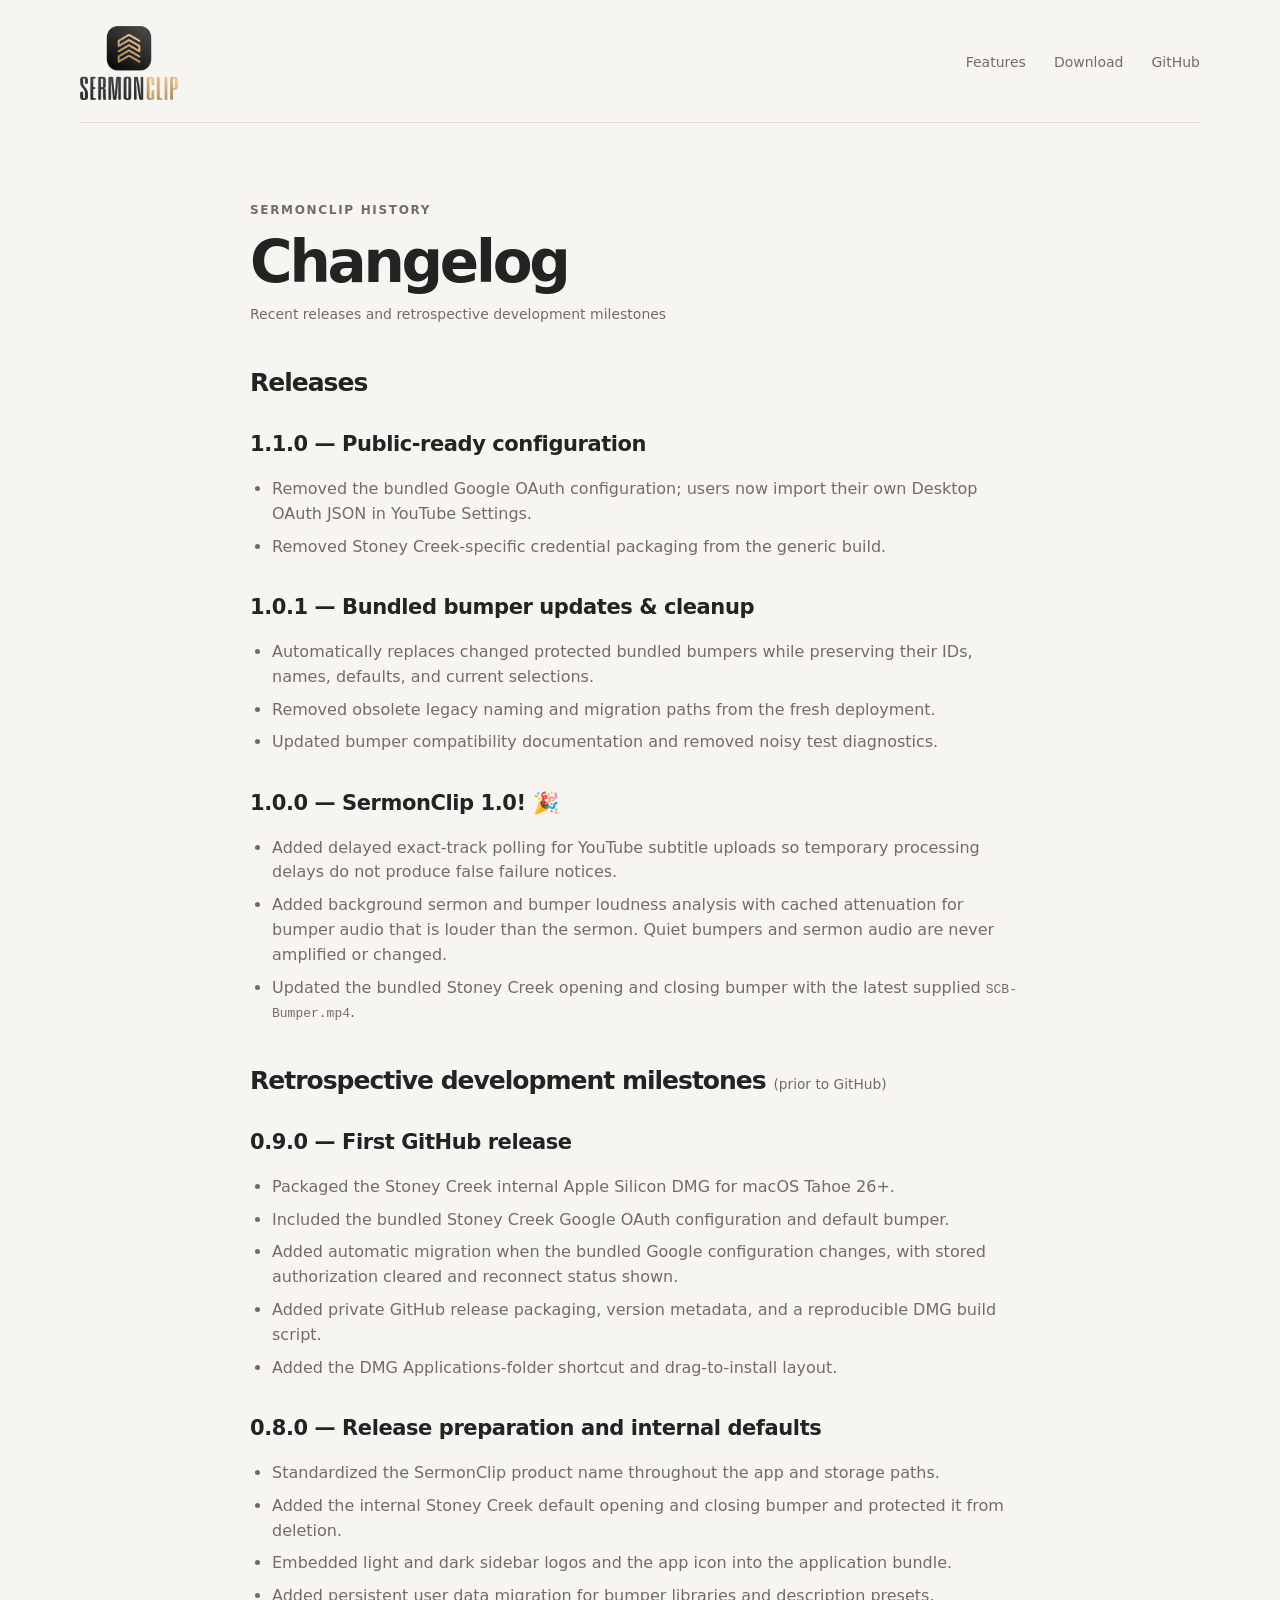
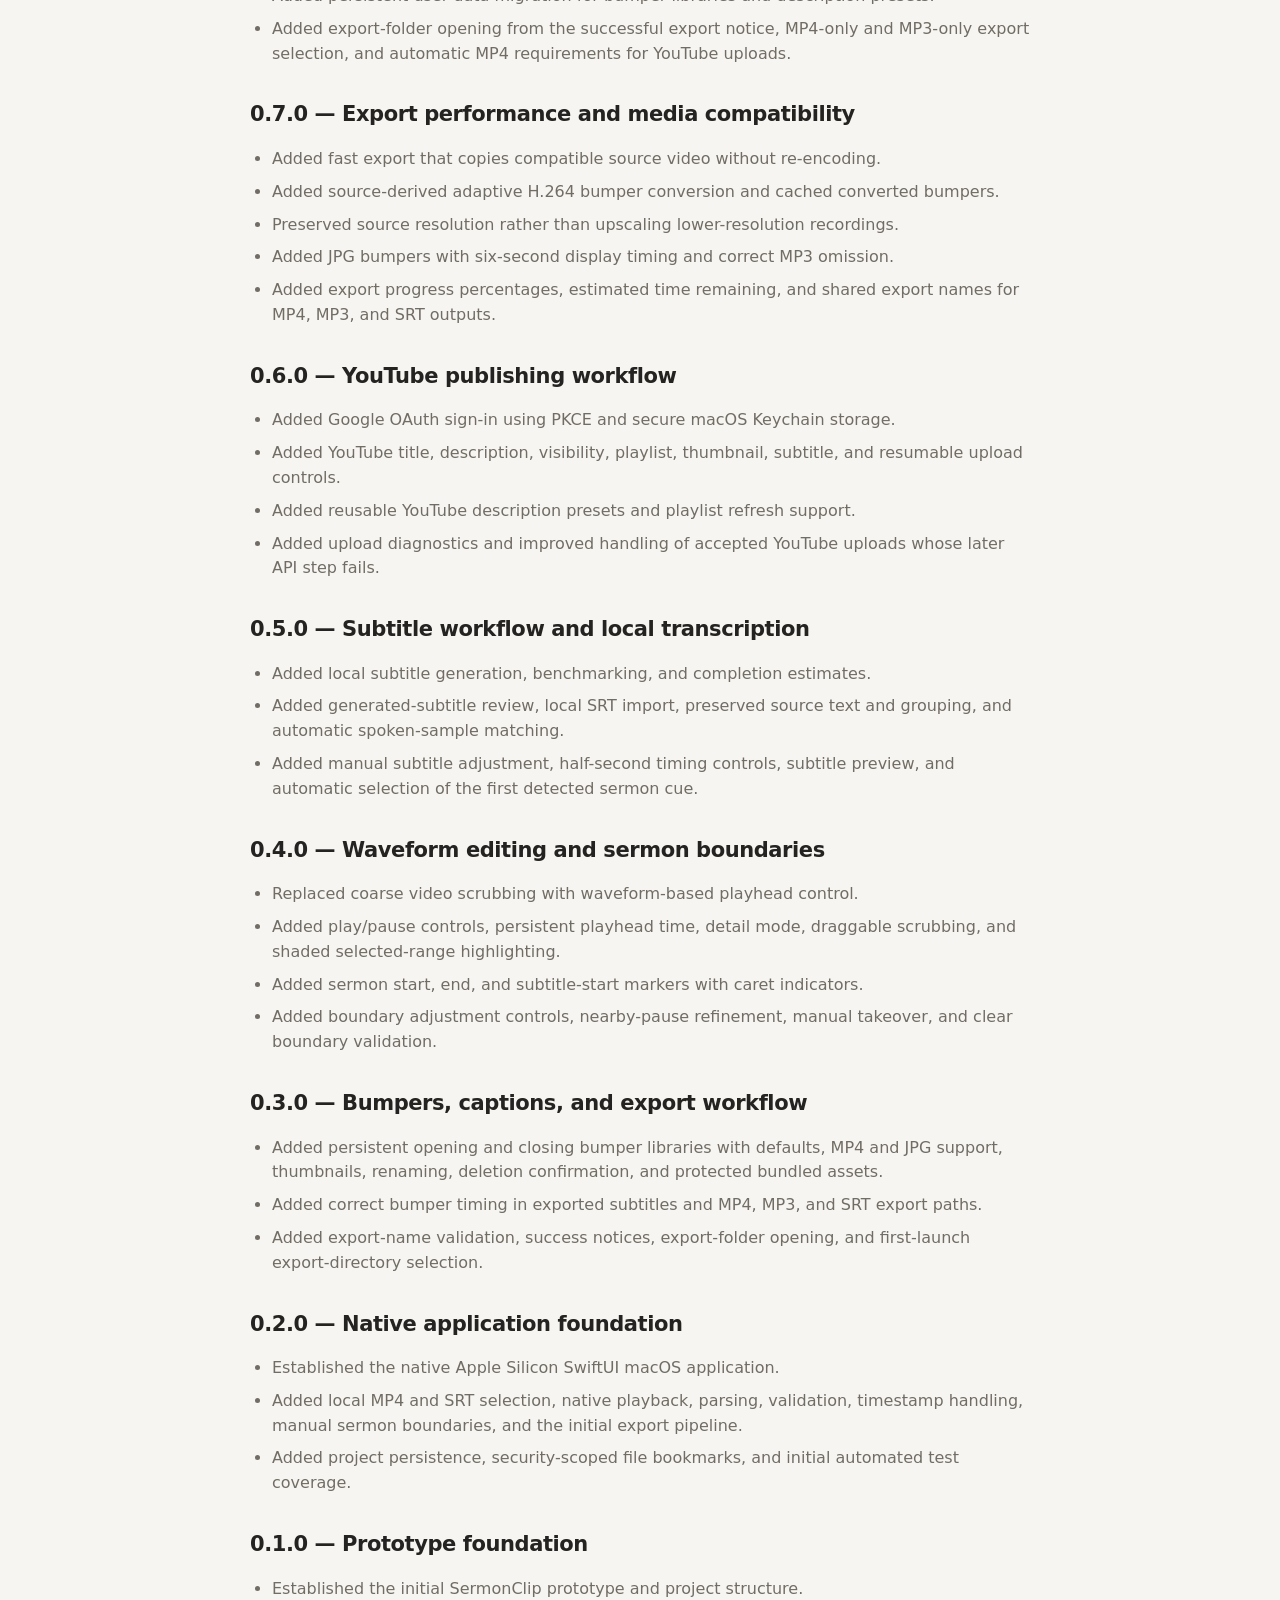
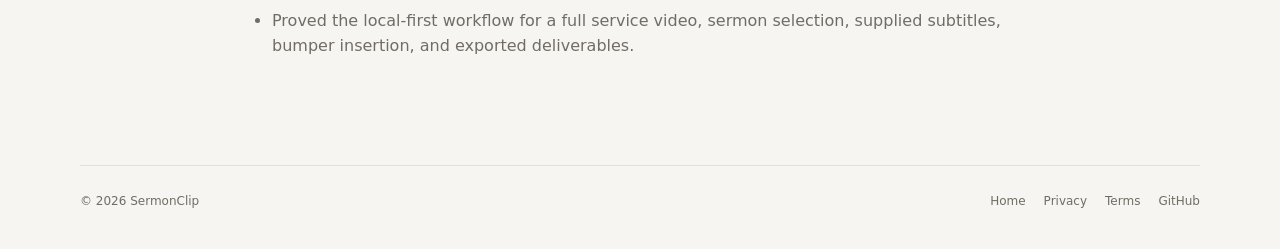
==== changelog/index.html @ df0c2b13 "Add styled changelog and refine setup documentation" ====
<!doctype html>
<html lang="en">
<head>
  <meta charset="utf-8"><meta name="viewport" content="width=device-width, initial-scale=1">
  <meta name="description" content="SermonClip changelog"><title>Changelog — SermonClip</title>
  <link rel="icon" href="../site-assets/favicon.png"><link rel="stylesheet" href="../site.css">
</head>
<body>
  <header class="site-header"><a class="brand" href="../" aria-label="SermonClip home"><picture class="brand-mark"><source media="(prefers-color-scheme: dark)" srcset="../site-assets/SermonClip-Darkmode-Logo.png"><img src="../site-assets/SermonClip-Lightmode-Logo.png" alt="SermonClip"></picture></a><nav aria-label="Primary navigation"><a href="../#features">Features</a><a href="../#download">Download</a><a href="https://github.com/stoneycreekbaptist/SermonClip">GitHub</a></nav></header>
  <main class="legal-page changelog-page"><p class="eyebrow">SermonClip history</p><h1>Changelog</h1><p class="legal-date">Recent releases and retrospective development milestones</p>
    <h2>Releases</h2>
    <h3>1.1.0 — Public-ready configuration</h3><ul><li>Removed the bundled Google OAuth configuration; users now import their own Desktop OAuth JSON in YouTube Settings.</li><li>Removed Stoney Creek-specific credential packaging from the generic build.</li></ul>
    <h3>1.0.1 — Bundled bumper updates &amp; cleanup</h3><ul><li>Automatically replaces changed protected bundled bumpers while preserving their IDs, names, defaults, and current selections.</li><li>Removed obsolete legacy naming and migration paths from the fresh deployment.</li><li>Updated bumper compatibility documentation and removed noisy test diagnostics.</li></ul>
    <h3>1.0.0 — SermonClip 1.0! 🎉</h3><ul><li>Added delayed exact-track polling for YouTube subtitle uploads so temporary processing delays do not produce false failure notices.</li><li>Added background sermon and bumper loudness analysis with cached attenuation for bumper audio that is louder than the sermon. Quiet bumpers and sermon audio are never amplified or changed.</li><li>Updated the bundled Stoney Creek opening and closing bumper with the latest supplied <code>SCB-Bumper.mp4</code>.</li></ul>
    <h2>Retrospective development milestones <span class="muted-parenthetical">(prior to GitHub)</span></h2>
    <h3>0.9.0 — First GitHub release</h3><ul><li>Packaged the Stoney Creek internal Apple Silicon DMG for macOS Tahoe 26+.</li><li>Included the bundled Stoney Creek Google OAuth configuration and default bumper.</li><li>Added automatic migration when the bundled Google configuration changes, with stored authorization cleared and reconnect status shown.</li><li>Added private GitHub release packaging, version metadata, and a reproducible DMG build script.</li><li>Added the DMG Applications-folder shortcut and drag-to-install layout.</li></ul>
    <h3>0.8.0 — Release preparation and internal defaults</h3><ul><li>Standardized the SermonClip product name throughout the app and storage paths.</li><li>Added the internal Stoney Creek default opening and closing bumper and protected it from deletion.</li><li>Embedded light and dark sidebar logos and the app icon into the application bundle.</li><li>Added persistent user data migration for bumper libraries and description presets.</li><li>Added export-folder opening from the successful export notice, MP4-only and MP3-only export selection, and automatic MP4 requirements for YouTube uploads.</li></ul>
    <h3>0.7.0 — Export performance and media compatibility</h3><ul><li>Added fast export that copies compatible source video without re-encoding.</li><li>Added source-derived adaptive H.264 bumper conversion and cached converted bumpers.</li><li>Preserved source resolution rather than upscaling lower-resolution recordings.</li><li>Added JPG bumpers with six-second display timing and correct MP3 omission.</li><li>Added export progress percentages, estimated time remaining, and shared export names for MP4, MP3, and SRT outputs.</li></ul>
    <h3>0.6.0 — YouTube publishing workflow</h3><ul><li>Added Google OAuth sign-in using PKCE and secure macOS Keychain storage.</li><li>Added YouTube title, description, visibility, playlist, thumbnail, subtitle, and resumable upload controls.</li><li>Added reusable YouTube description presets and playlist refresh support.</li><li>Added upload diagnostics and improved handling of accepted YouTube uploads whose later API step fails.</li></ul>
    <h3>0.5.0 — Subtitle workflow and local transcription</h3><ul><li>Added local subtitle generation, benchmarking, and completion estimates.</li><li>Added generated-subtitle review, local SRT import, preserved source text and grouping, and automatic spoken-sample matching.</li><li>Added manual subtitle adjustment, half-second timing controls, subtitle preview, and automatic selection of the first detected sermon cue.</li></ul>
    <h3>0.4.0 — Waveform editing and sermon boundaries</h3><ul><li>Replaced coarse video scrubbing with waveform-based playhead control.</li><li>Added play/pause controls, persistent playhead time, detail mode, draggable scrubbing, and shaded selected-range highlighting.</li><li>Added sermon start, end, and subtitle-start markers with caret indicators.</li><li>Added boundary adjustment controls, nearby-pause refinement, manual takeover, and clear boundary validation.</li></ul>
    <h3>0.3.0 — Bumpers, captions, and export workflow</h3><ul><li>Added persistent opening and closing bumper libraries with defaults, MP4 and JPG support, thumbnails, renaming, deletion confirmation, and protected bundled assets.</li><li>Added correct bumper timing in exported subtitles and MP4, MP3, and SRT export paths.</li><li>Added export-name validation, success notices, export-folder opening, and first-launch export-directory selection.</li></ul>
    <h3>0.2.0 — Native application foundation</h3><ul><li>Established the native Apple Silicon SwiftUI macOS application.</li><li>Added local MP4 and SRT selection, native playback, parsing, validation, timestamp handling, manual sermon boundaries, and the initial export pipeline.</li><li>Added project persistence, security-scoped file bookmarks, and initial automated test coverage.</li></ul>
    <h3>0.1.0 — Prototype foundation</h3><ul><li>Established the initial SermonClip prototype and project structure.</li><li>Proved the local-first workflow for a full service video, sermon selection, supplied subtitles, bumper insertion, and exported deliverables.</li></ul>
  </main>
  <footer class="site-footer"><span>© <span data-current-year>2026</span> SermonClip</span><span class="footer-links"><a href="../">Home</a><a href="../privacy/">Privacy</a><a href="../terms/">Terms</a><a href="https://github.com/stoneycreekbaptist/SermonClip">GitHub</a></span></footer>
  <script>document.querySelectorAll('[data-current-year]').forEach((element) => { element.textContent = new Date().getFullYear(); });</script>
</body>
</html>
---- site.css ----
:root {
  color-scheme: light dark;
  --bg: #f7f5f1;
  --surface: #ffffff;
  --surface-soft: #f1eee8;
  --text: #242321;
  --muted: #716d65;
  --line: #e4dfd6;
  --accent: #ad9062;
  --primary: #ffd49e;
  --primary-border: #efc794;
  --secondary: #fff5e9;
  --secondary-border: #f6ede1;
  --shadow: 0 24px 70px rgba(59, 47, 29, .10);
}

@media (prefers-color-scheme: dark) {
  :root { --bg:#1f211f; --surface:#292b29; --surface-soft:#30332f; --text:#f4f0e8; --muted:#bcb6ab; --line:#45463f; --primary:#ffd49e; --secondary:#fff5e9; --shadow:0 24px 70px rgba(0,0,0,.28); }
}

* { box-sizing: border-box; }
html { scroll-behavior: smooth; }
body { margin:0; background:var(--bg); color:var(--text); font-family:-apple-system,BlinkMacSystemFont,"SF Pro Display","SF Pro Text",system-ui,sans-serif; line-height:1.55; }
a { color:inherit; }
.site-header, main, .site-footer { width:min(1120px, calc(100% - 48px)); margin-inline:auto; }
.site-header { display:flex; align-items:center; justify-content:space-between; padding:26px 0 22px; border-bottom:1px solid var(--line); }
.brand { display:block; width:166px; }
.brand-mark img { display:block; width:100%; height:auto; max-height:74px; object-fit:contain; object-position:left center; }
nav { display:flex; align-items:center; gap:28px; font-size:14px; color:var(--muted); }
nav a, .text-link, .footer-links a { text-decoration:none; }
nav a:hover, .text-link:hover, .footer-links a:hover { color:var(--text); }
.hero { display:grid; grid-template-columns:1.08fr .92fr; gap:76px; align-items:center; padding:94px 0 110px; }
.hero-copy { animation:fade-up .7s cubic-bezier(.22,.8,.32,1) both; }
.hero-card { animation:fade-up .8s .12s cubic-bezier(.22,.8,.32,1) both; }
.eyebrow { margin:0 0 13px; color:var(--accent); font-size:12px; font-weight:750; letter-spacing:.14em; text-transform:uppercase; }
h1,h2,h3,p { margin-top:0; }
h1 { max-width:690px; margin-bottom:22px; font-size:clamp(42px,6vw,72px); line-height:1.02; letter-spacing:-.055em; }
h2 { margin-bottom:16px; font-size:clamp(30px,4vw,46px); line-height:1.08; letter-spacing:-.04em; }
h3 { margin-bottom:9px; font-size:20px; letter-spacing:-.02em; }
.lede { max-width:595px; margin-bottom:30px; color:var(--muted); font-size:19px; }
.hero-actions { display:flex; flex-wrap:wrap; gap:12px; }
.button { display:inline-flex; align-items:center; justify-content:center; min-height:46px; padding:11px 18px; border:1px solid; border-radius:11px; font-size:13px; font-weight:750; letter-spacing:.08em; text-decoration:none; text-transform:uppercase; transition:transform .18s ease, box-shadow .18s ease, background .18s ease; }
.button:hover { transform:translateY(-2px); box-shadow:0 8px 20px rgba(61,44,22,.12); }
.button-primary { background:var(--primary); border-color:var(--primary-border); color:#000; }
.button-secondary { background:var(--secondary); border-color:var(--secondary-border); color:#000; }
.microcopy { margin:14px 0 0; color:var(--muted); font-size:12px; }
.hero-card { overflow:hidden; border:1px solid var(--line); border-radius:20px; background:var(--surface); box-shadow:var(--shadow); transition:transform .35s ease, box-shadow .35s ease; }
.hero-card:hover { transform:translateY(-5px); box-shadow:0 30px 80px rgba(59,47,29,.14); }
.window-chrome { display:flex; align-items:center; gap:7px; padding:16px 18px; border-bottom:1px solid var(--line); color:var(--muted); font-size:13px; }
.window-chrome span { width:9px; height:9px; border-radius:50%; background:#d8d2c8; }.window-chrome span:first-child { background:#d99b87; }.window-chrome span:nth-child(2) { background:#e3c180; }.window-chrome span:nth-child(3) { background:#a6ba8d; }.window-chrome b { margin-left:10px; font-weight:650; }
.workflow { padding:20px 18px 12px; }.workflow-row { display:grid; grid-template-columns:34px 1fr auto; align-items:center; gap:10px; padding:17px 13px; border-bottom:1px solid var(--line); color:var(--muted); }.workflow-row strong { color:var(--accent); font-size:12px; }.workflow-row em { padding:4px 8px; border-radius:7px; background:var(--surface-soft); font-size:11px; font-style:normal; letter-spacing:.08em; text-transform:uppercase; }.workflow-row.active { margin-inline:-1px; border:1px solid var(--primary-border); border-radius:10px; background:var(--secondary); color:var(--text); }.workflow-row.active em { background:var(--primary); color:#000; }
.progress { height:5px; margin:10px 24px 22px; overflow:hidden; border-radius:10px; background:var(--surface-soft); }.progress span { display:block; width:72%; height:100%; border-radius:inherit; background:linear-gradient(90deg,var(--accent),#d8bd8d,var(--accent)); background-size:200% 100%; animation:progress-shimmer 3.5s ease-in-out infinite; }
.section { padding:80px 0; border-top:1px solid var(--line); }.section-heading { display:flex; align-items:end; justify-content:space-between; gap:40px; margin-bottom:34px; }.section-heading h2 { max-width:620px; margin-bottom:0; text-align:right; }
.process-list { position:relative; display:grid; gap:20px; }
.process-list::before { position:absolute; top:24px; bottom:24px; left:50%; width:1px; background:var(--line); content:""; }
.process-step { position:relative; z-index:1; display:grid; grid-template-columns:48px 1fr; align-items:start; gap:18px; width:60%; min-height:146px; padding:24px 27px; border:1px solid var(--primary-border); border-radius:16px; background:var(--surface); }
.process-step:nth-child(even) { margin-left:auto; }
.process-step:hover { border-color:var(--primary-border); }
.process-number { display:inline-flex; align-items:center; justify-content:center; width:36px; height:30px; border-radius:8px; background:var(--secondary); color:var(--accent); font-size:12px; font-weight:750; }
.process-step h3 { margin:2px 0 9px; }
.process-step p, .split-copy p, .download-panel p { color:var(--muted); }
.screen-section { padding-top:84px; }
.screen-grid { display:grid; grid-template-columns:repeat(2,minmax(0,1fr)); gap:18px; }
.screen-card { overflow:hidden; padding:12px; border:1px solid var(--line); border-radius:16px; background:var(--surface); transition:transform .25s ease, border-color .25s ease, box-shadow .25s ease; }
.screen-card:hover { transform:translateY(-4px); border-color:var(--primary-border); box-shadow:0 14px 34px rgba(59,47,29,.08); }
.screen-image-link { display:block; border-radius:10px; outline-offset:4px; }
.screen-image-link:focus-visible { outline:2px solid var(--accent); }
.screen-card img { display:block; width:100%; height:auto; border:1px solid var(--line); border-radius:10px; transition:filter .2s ease, transform .2s ease; }
.screen-image-link:hover img { filter:brightness(.94); transform:scale(1.01); }
.screen-caption { padding:19px 10px 9px; }
.screen-caption h3 { margin-bottom:7px; }
.screen-caption p { margin-bottom:0; color:var(--muted); }
.lightbox { width:min(1000px,calc(100% - 40px)); max-width:none; padding:0; border:0; background:transparent; }
.lightbox::backdrop { background:rgba(0,0,0,.72); }
.lightbox img { display:block; width:100%; height:auto; max-height:calc(100vh - 70px); object-fit:contain; }
.lightbox-close { display:flex; align-items:center; gap:5px; margin:10px 0 8px auto; padding:0; border:0; background:transparent; color:#fff; font:inherit; font-size:11px; font-weight:750; letter-spacing:.12em; cursor:pointer; }
.lightbox-close span:first-child { font-size:18px; font-weight:400; line-height:11px; }
.lightbox-nav { position:absolute; top:50%; display:flex; align-items:center; justify-content:center; width:34px; height:54px; margin:0; padding:0; transform:translateY(-50%); border:1px solid rgba(255,255,255,.28); border-radius:10px; background:rgba(0,0,0,.38); color:#fff; font:inherit; font-size:30px; line-height:1; cursor:pointer; }
.lightbox-nav:hover { background:rgba(0,0,0,.62); }
.lightbox-prev { left:-48px; }
.lightbox-next { right:-48px; }
@media (max-width:560px) { .lightbox-nav { width:30px; height:46px; }.lightbox-prev { left:8px; }.lightbox-next { right:8px; } }
.split-section { display:grid; grid-template-columns:1fr 1fr; gap:80px; padding:88px 0; border-top:1px solid var(--line); animation:fade-up .7s .08s cubic-bezier(.22,.8,.32,1) both; }.split-copy { max-width:500px; padding-top:8px; }.text-link { display:inline-flex; gap:8px; color:var(--text); font-weight:700; }.text-link span { transition:transform .2s ease; }.text-link:hover span { transform:translate(3px,-3px); }
.download-panel { display:flex; align-items:center; justify-content:space-between; gap:30px; margin:0 0 80px; padding:33px 36px; border:1px solid var(--primary-border); border-radius:18px; background:var(--secondary); color:#242321; animation:fade-up .7s .14s cubic-bezier(.22,.8,.32,1) both; }.download-panel h2 { margin-bottom:8px; }.download-panel .eyebrow { color:var(--accent); }.download-panel p { margin-bottom:0; color:#716d65; }
.site-footer { display:flex; justify-content:space-between; gap:20px; padding:26px 0 38px; border-top:1px solid var(--line); color:var(--muted); font-size:12px; }.footer-links { display:flex; gap:18px; }
.legal-page { max-width:780px; padding:78px 0 90px; }.legal-page h1 { margin-bottom:12px; font-size:clamp(38px,5vw,58px); }.legal-date { margin-bottom:44px; color:var(--muted); font-size:14px; }.legal-page h2 { margin:42px 0 13px; font-size:25px; }.legal-page p, .legal-page li { color:var(--muted); }.legal-page ul { padding-left:22px; }.legal-page li + li { margin-top:8px; }.legal-page a { color:var(--text); font-weight:650; }
.changelog-page h3 { margin:32px 0 11px; font-size:21px; }
.muted-parenthetical { color:var(--muted); font-size:.55em; font-weight:500; letter-spacing:0; }
.js .reveal { opacity:0; transform:translateY(24px); animation:none !important; transition:opacity .7s cubic-bezier(.22,.8,.32,1), transform .7s cubic-bezier(.22,.8,.32,1); }
.js .reveal.is-visible { opacity:1; transform:none; }
.js .feature-card:nth-child(2) { transition-delay:.08s; }.js .feature-card:nth-child(3) { transition-delay:.16s; }
@keyframes fade-up { from { opacity:0; transform:translateY(12px); } to { opacity:1; transform:translateY(0); } }
@keyframes progress-shimmer { 0%,100% { background-position:100% 0; } 50% { background-position:0 0; } }
@media (prefers-reduced-motion: reduce) { *, *::before, *::after { animation-duration:.01ms !important; animation-iteration-count:1 !important; scroll-behavior:auto !important; transition-duration:.01ms !important; } }
@media (max-width:800px) { .hero { grid-template-columns:1fr; gap:42px; padding:64px 0 76px; }.screen-grid,.split-section { grid-template-columns:1fr; }.section-heading { display:block; }.section-heading h2 { margin-top:10px; text-align:left; }.process-list::before { left:18px; }.process-step,.process-step:nth-child(even) { width:100%; margin-left:0; }.split-section { gap:18px; }.download-panel { display:block; }.download-panel .button { margin-top:20px; } }
@media (max-width:560px) { .site-header, main, .site-footer { width:min(100% - 32px, 1120px); }.site-header { align-items:flex-start; gap:18px; }.brand { width:137px; } nav { flex-wrap:wrap; justify-content:flex-end; gap:10px 14px; font-size:12px; }.hero { padding-top:48px; }.lede { font-size:17px; }.feature-card { min-height:0; }.feature-number { margin-bottom:28px; }.site-footer { display:block; }.footer-links { margin-top:13px; flex-wrap:wrap; } }
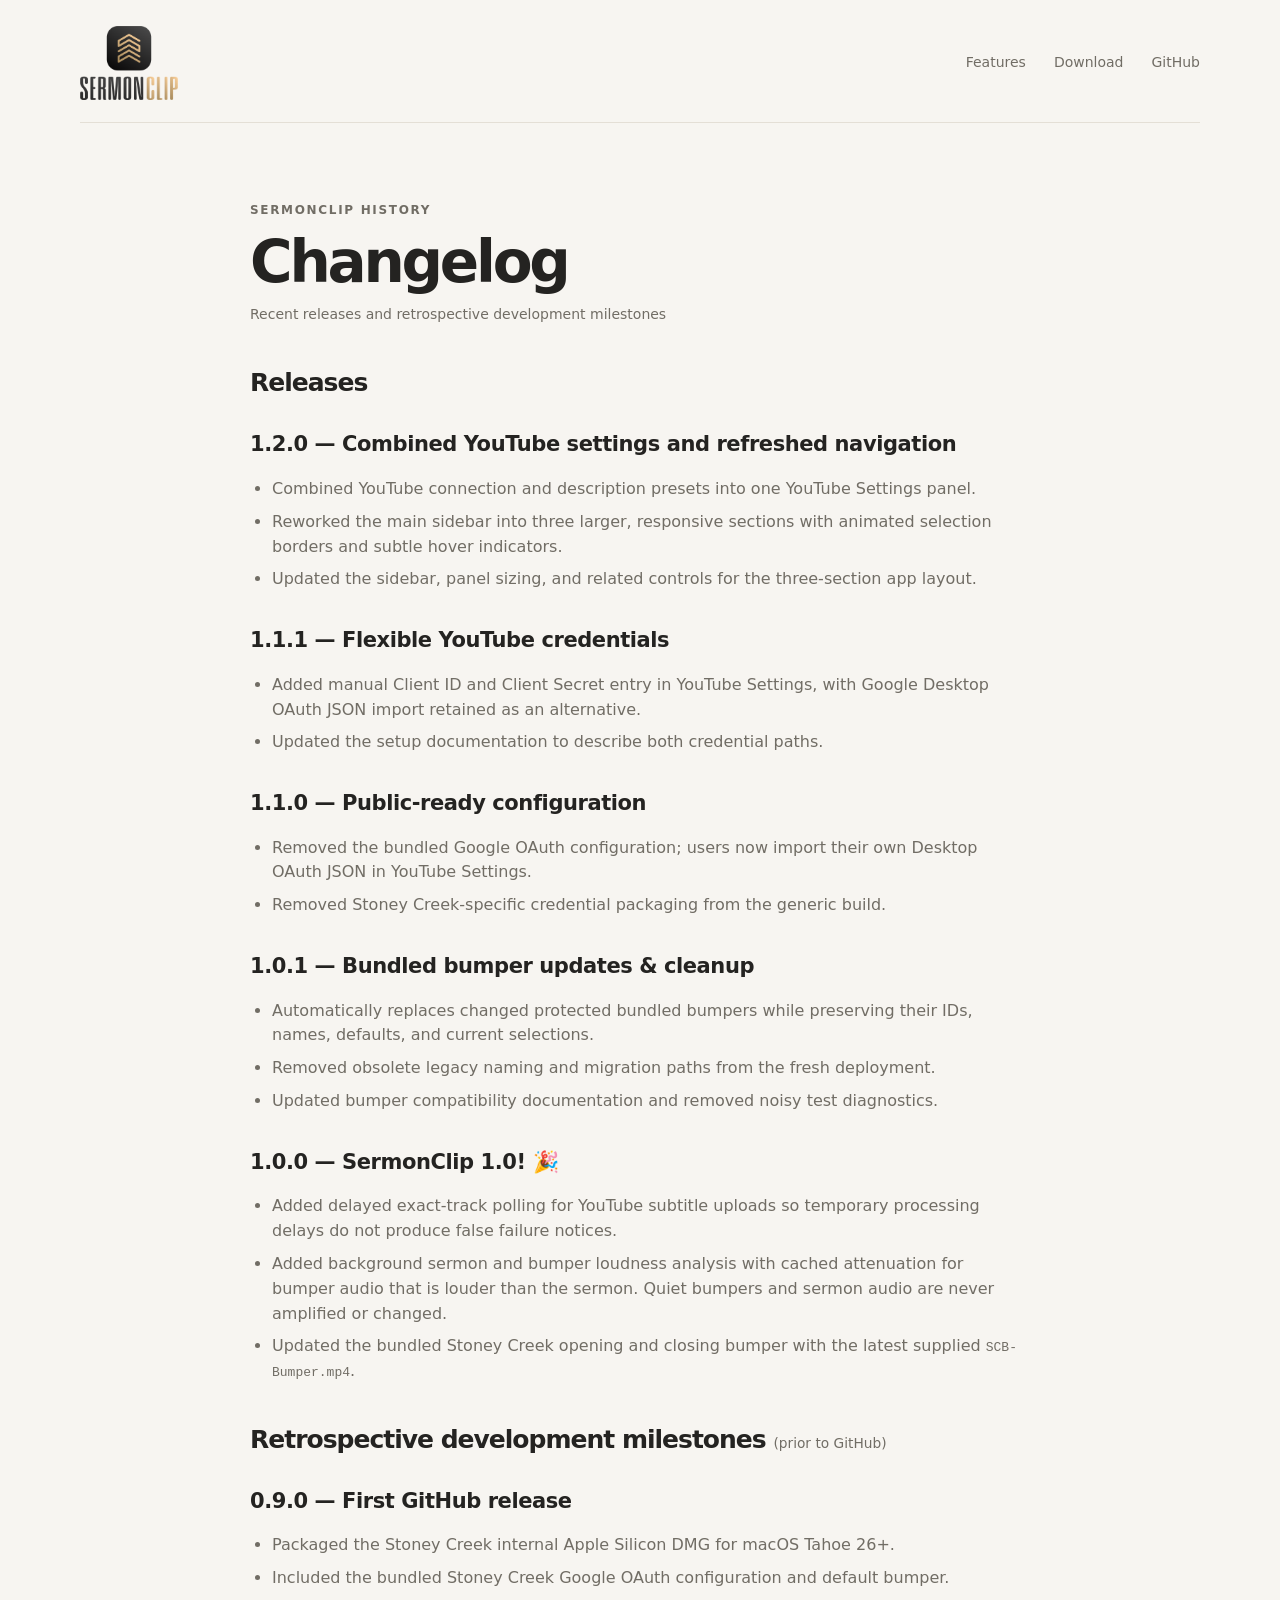
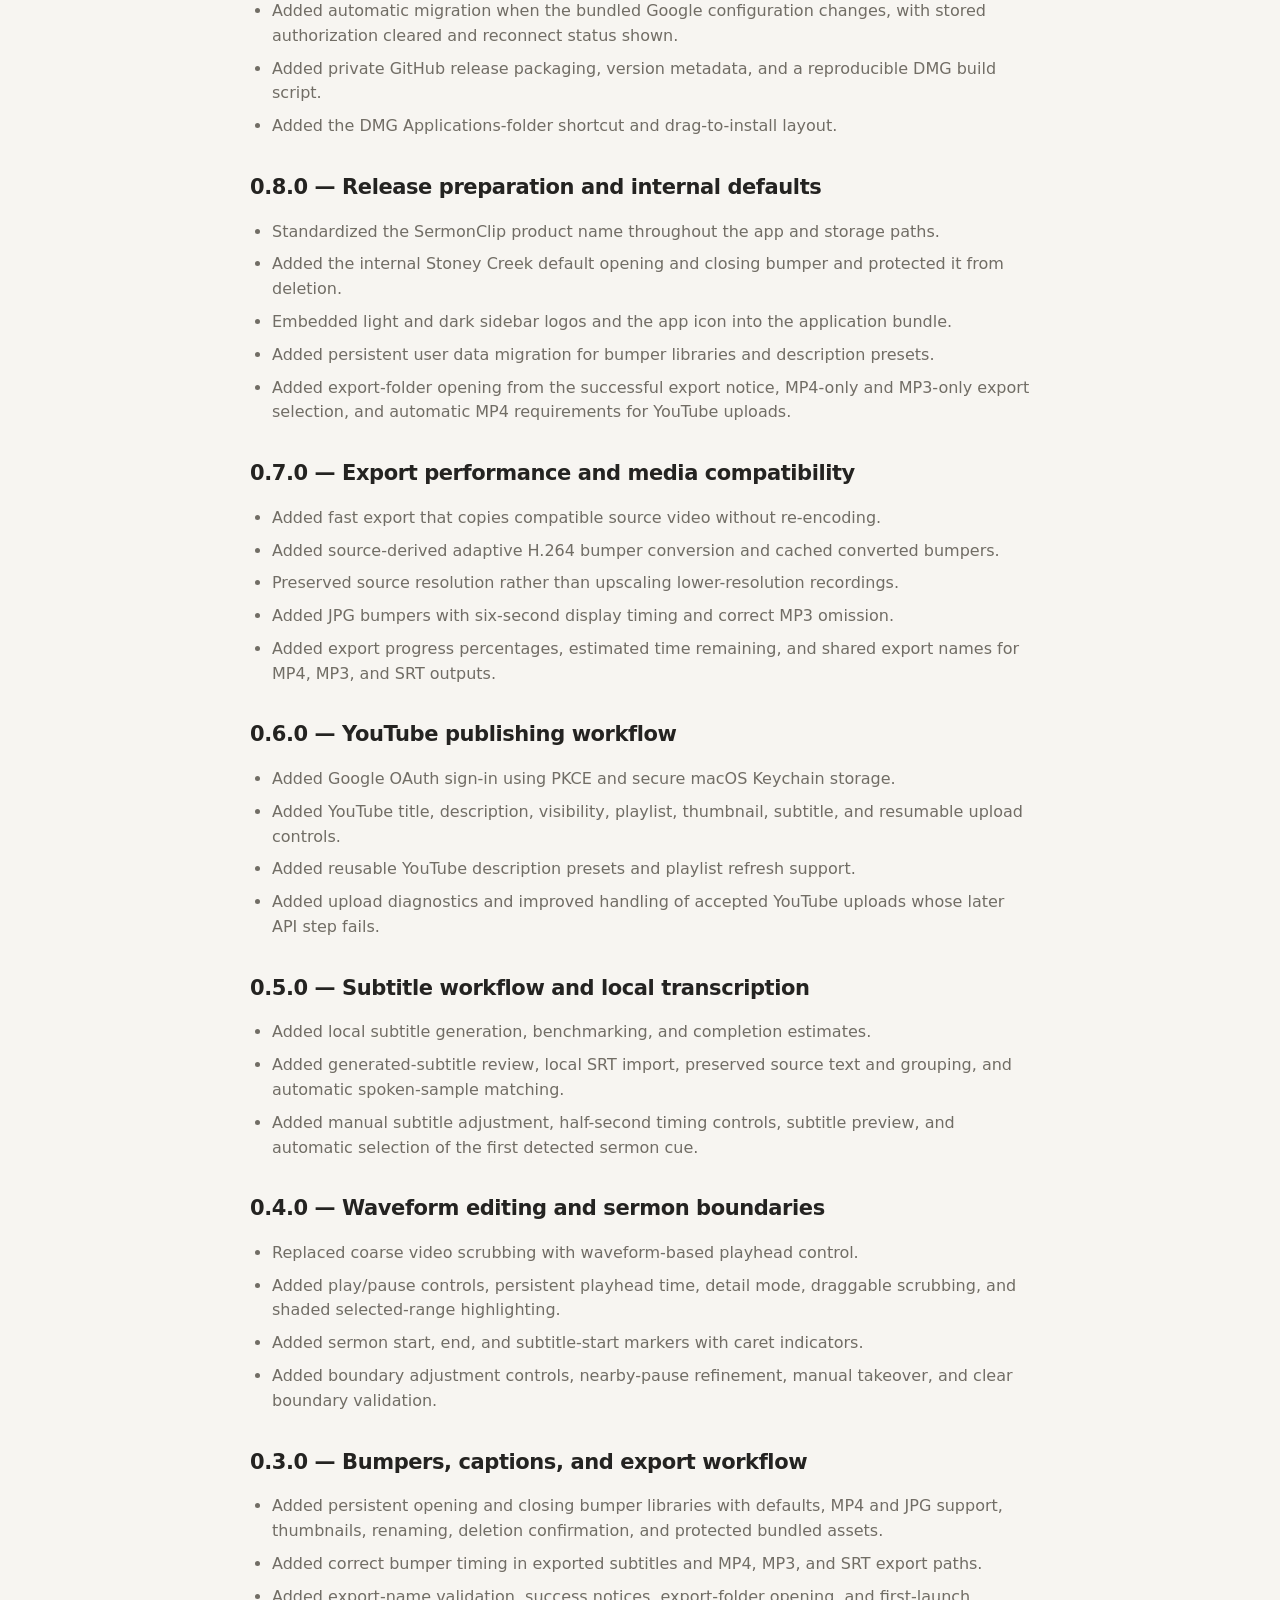
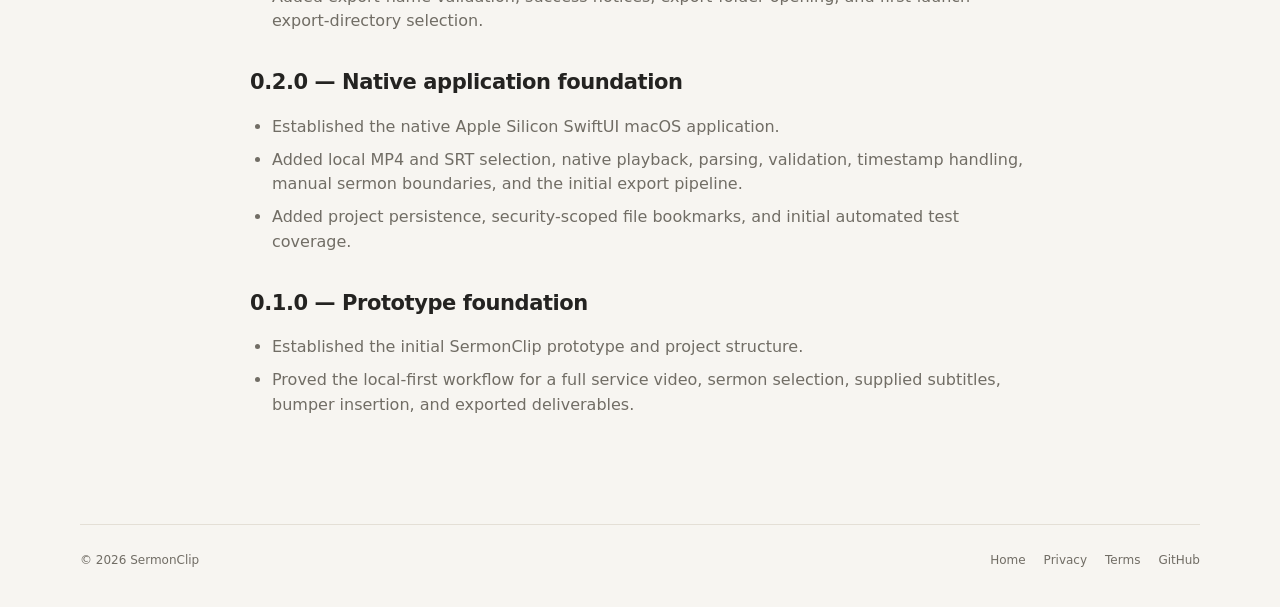
==== commit 2af9c421: "Publish SermonClip 1.2.0" ====
--- a/changelog/index.html
+++ b/changelog/index.html
@@ -9,6 +9,8 @@
   <header class="site-header"><a class="brand" href="../" aria-label="SermonClip home"><picture class="brand-mark"><source media="(prefers-color-scheme: dark)" srcset="../site-assets/SermonClip-Darkmode-Logo.png"><img src="../site-assets/SermonClip-Lightmode-Logo.png" alt="SermonClip"></picture></a><nav aria-label="Primary navigation"><a href="../#features">Features</a><a href="../#download">Download</a><a href="https://github.com/stoneycreekbaptist/SermonClip">GitHub</a></nav></header>
   <main class="legal-page changelog-page"><p class="eyebrow">SermonClip history</p><h1>Changelog</h1><p class="legal-date">Recent releases and retrospective development milestones</p>
     <h2>Releases</h2>
+    <h3>1.2.0 — Combined YouTube settings and refreshed navigation</h3><ul><li>Combined YouTube connection and description presets into one YouTube Settings panel.</li><li>Reworked the main sidebar into three larger, responsive sections with animated selection borders and subtle hover indicators.</li><li>Updated the sidebar, panel sizing, and related controls for the three-section app layout.</li></ul>
+    <h3>1.1.1 — Flexible YouTube credentials</h3><ul><li>Added manual Client ID and Client Secret entry in YouTube Settings, with Google Desktop OAuth JSON import retained as an alternative.</li><li>Updated the setup documentation to describe both credential paths.</li></ul>
     <h3>1.1.0 — Public-ready configuration</h3><ul><li>Removed the bundled Google OAuth configuration; users now import their own Desktop OAuth JSON in YouTube Settings.</li><li>Removed Stoney Creek-specific credential packaging from the generic build.</li></ul>
     <h3>1.0.1 — Bundled bumper updates &amp; cleanup</h3><ul><li>Automatically replaces changed protected bundled bumpers while preserving their IDs, names, defaults, and current selections.</li><li>Removed obsolete legacy naming and migration paths from the fresh deployment.</li><li>Updated bumper compatibility documentation and removed noisy test diagnostics.</li></ul>
     <h3>1.0.0 — SermonClip 1.0! 🎉</h3><ul><li>Added delayed exact-track polling for YouTube subtitle uploads so temporary processing delays do not produce false failure notices.</li><li>Added background sermon and bumper loudness analysis with cached attenuation for bumper audio that is louder than the sermon. Quiet bumpers and sermon audio are never amplified or changed.</li><li>Updated the bundled Stoney Creek opening and closing bumper with the latest supplied <code>SCB-Bumper.mp4</code>.</li></ul>
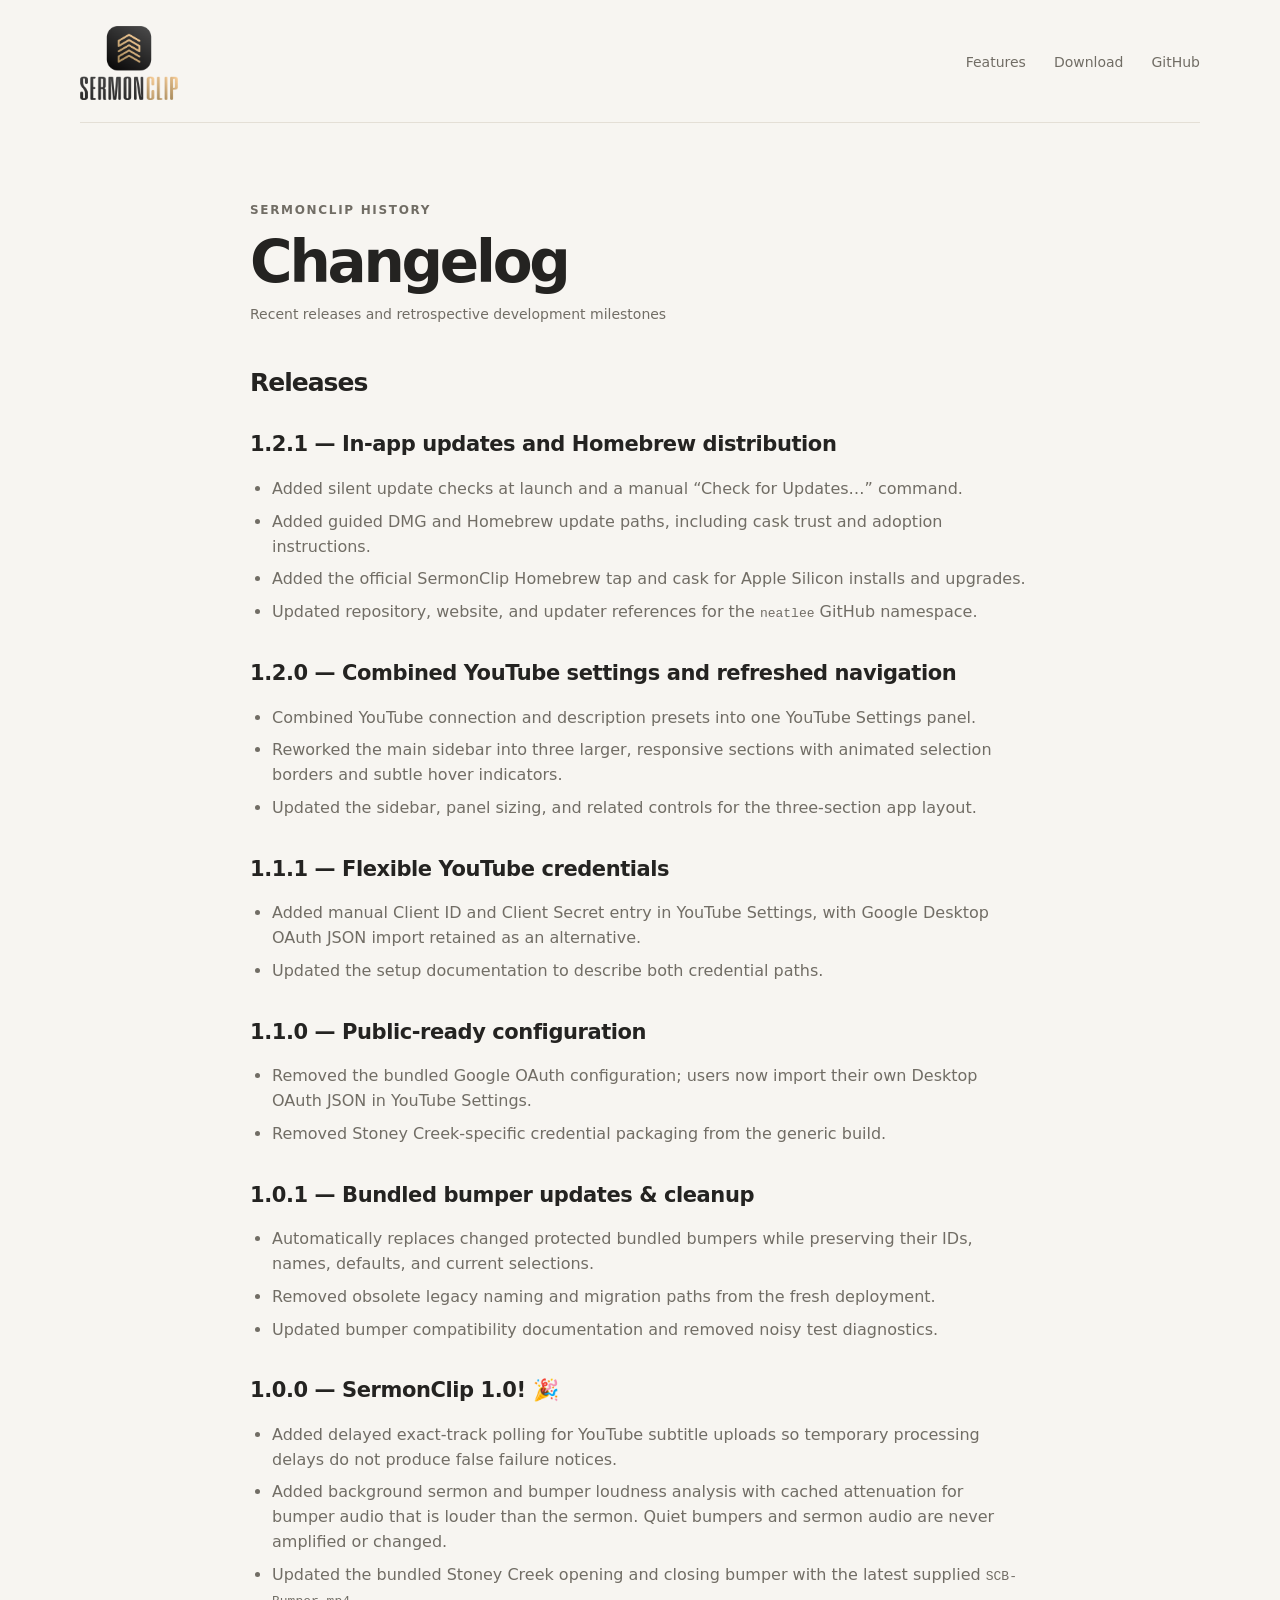
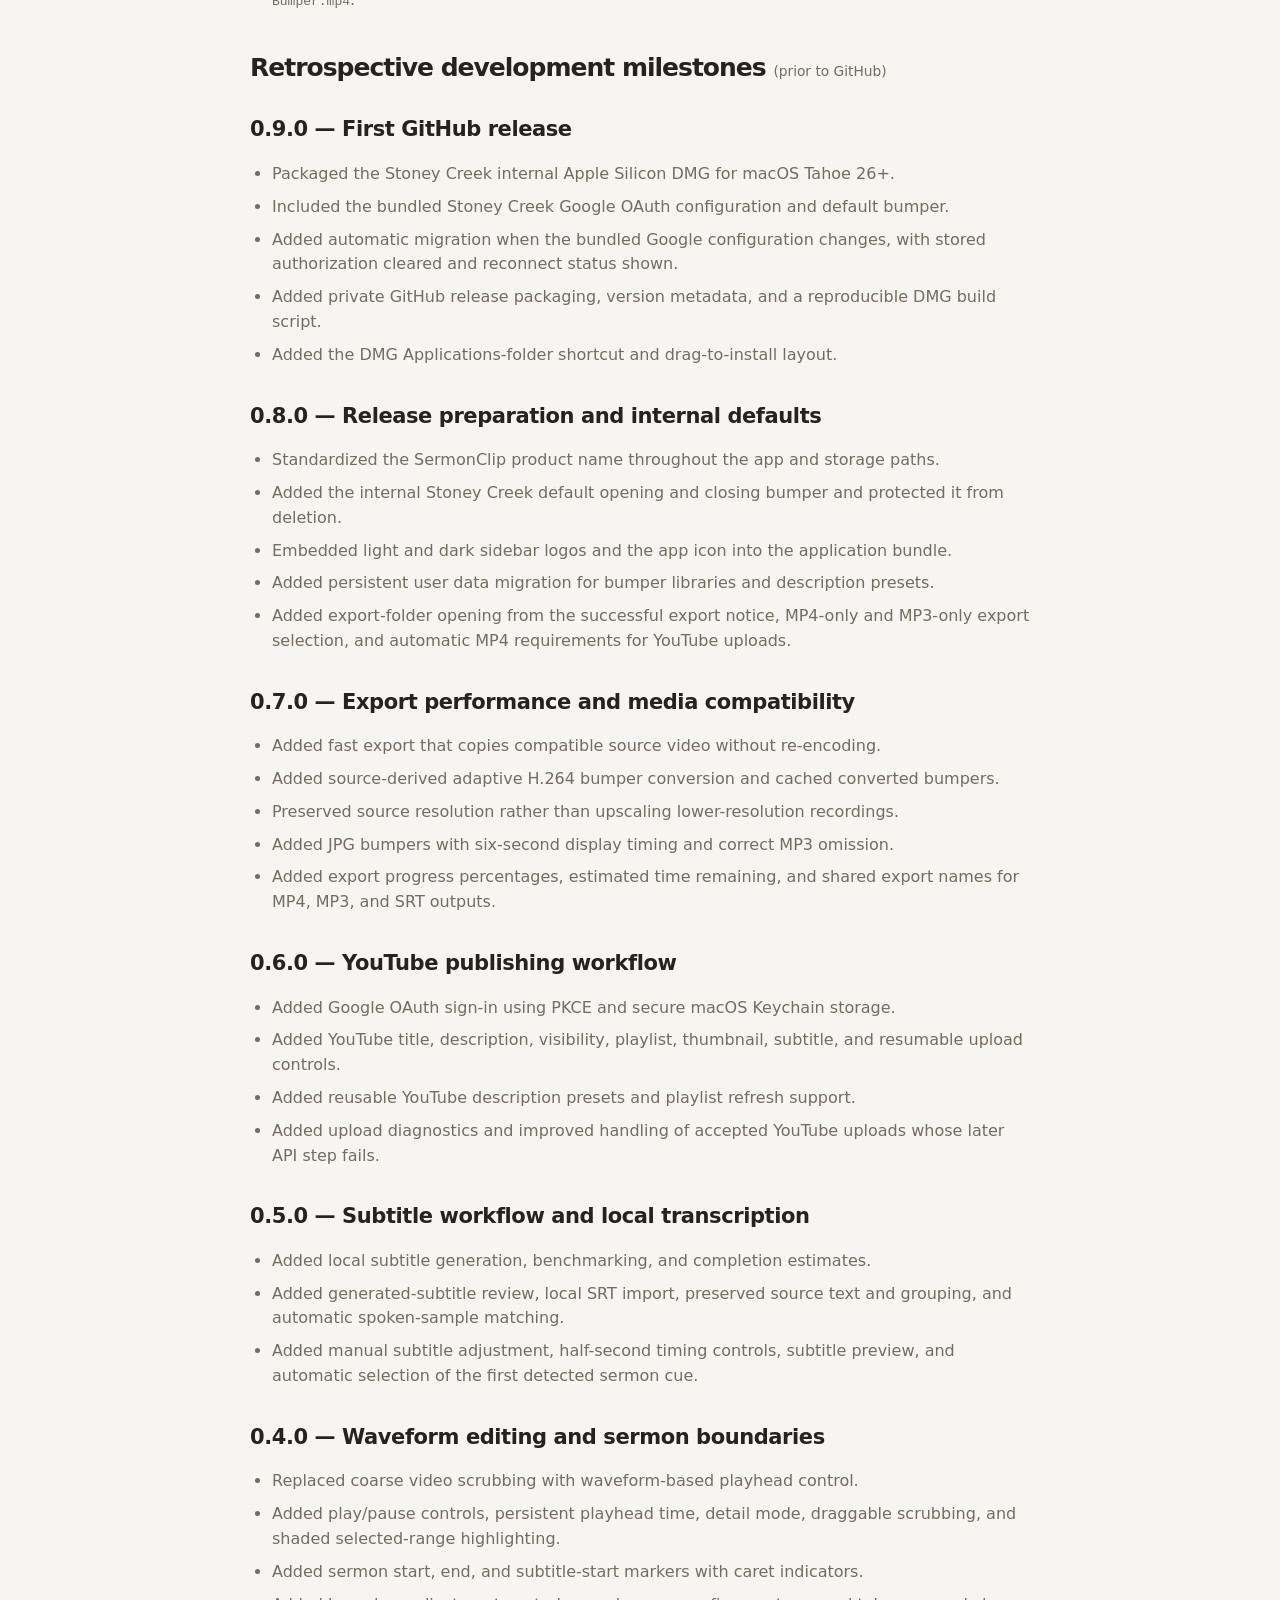
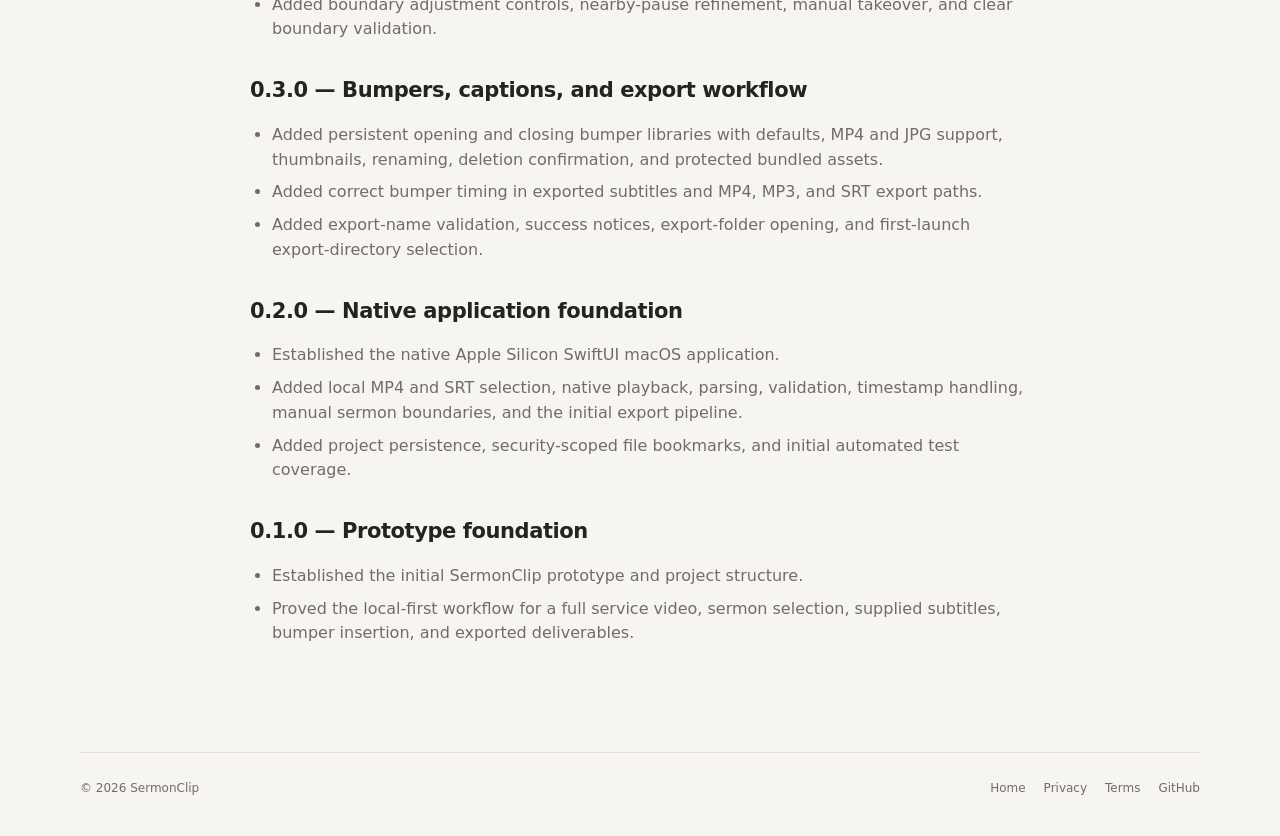
==== commit 85d013b8: "Prepare 1.2.1 release" ====
--- a/changelog/index.html
+++ b/changelog/index.html
@@ -4,11 +4,20 @@
   <meta charset="utf-8"><meta name="viewport" content="width=device-width, initial-scale=1">
   <meta name="description" content="SermonClip changelog"><title>Changelog — SermonClip</title>
   <link rel="icon" href="../site-assets/favicon.png"><link rel="stylesheet" href="../site.css">
+  <!-- Google tag (gtag.js) -->
+  <script async src="https://www.googletagmanager.com/gtag/js?id=G-7XK217PPE0"></script>
+  <script>
+    window.dataLayer = window.dataLayer || [];
+    function gtag(){dataLayer.push(arguments);}
+    gtag('js', new Date());
+    gtag('config', 'G-7XK217PPE0');
+  </script>
 </head>
 <body>
-  <header class="site-header"><a class="brand" href="../" aria-label="SermonClip home"><picture class="brand-mark"><source media="(prefers-color-scheme: dark)" srcset="../site-assets/SermonClip-Darkmode-Logo.png"><img src="../site-assets/SermonClip-Lightmode-Logo.png" alt="SermonClip"></picture></a><nav aria-label="Primary navigation"><a href="../#features">Features</a><a href="../#download">Download</a><a href="https://github.com/stoneycreekbaptist/SermonClip">GitHub</a></nav></header>
+  <header class="site-header"><a class="brand" href="../" aria-label="SermonClip home"><picture class="brand-mark"><source media="(prefers-color-scheme: dark)" srcset="../site-assets/SermonClip-Darkmode-Logo.png"><img src="../site-assets/SermonClip-Lightmode-Logo.png" alt="SermonClip"></picture></a><nav aria-label="Primary navigation"><a href="../#features">Features</a><a href="../#download">Download</a><a href="https://github.com/neatlee/SermonClip">GitHub</a></nav></header>
   <main class="legal-page changelog-page"><p class="eyebrow">SermonClip history</p><h1>Changelog</h1><p class="legal-date">Recent releases and retrospective development milestones</p>
     <h2>Releases</h2>
+    <h3>1.2.1 — In-app updates and Homebrew distribution</h3><ul><li>Added silent update checks at launch and a manual “Check for Updates…” command.</li><li>Added guided DMG and Homebrew update paths, including cask trust and adoption instructions.</li><li>Added the official SermonClip Homebrew tap and cask for Apple Silicon installs and upgrades.</li><li>Updated repository, website, and updater references for the <code>neatlee</code> GitHub namespace.</li></ul>
     <h3>1.2.0 — Combined YouTube settings and refreshed navigation</h3><ul><li>Combined YouTube connection and description presets into one YouTube Settings panel.</li><li>Reworked the main sidebar into three larger, responsive sections with animated selection borders and subtle hover indicators.</li><li>Updated the sidebar, panel sizing, and related controls for the three-section app layout.</li></ul>
     <h3>1.1.1 — Flexible YouTube credentials</h3><ul><li>Added manual Client ID and Client Secret entry in YouTube Settings, with Google Desktop OAuth JSON import retained as an alternative.</li><li>Updated the setup documentation to describe both credential paths.</li></ul>
     <h3>1.1.0 — Public-ready configuration</h3><ul><li>Removed the bundled Google OAuth configuration; users now import their own Desktop OAuth JSON in YouTube Settings.</li><li>Removed Stoney Creek-specific credential packaging from the generic build.</li></ul>
@@ -25,7 +34,7 @@
     <h3>0.2.0 — Native application foundation</h3><ul><li>Established the native Apple Silicon SwiftUI macOS application.</li><li>Added local MP4 and SRT selection, native playback, parsing, validation, timestamp handling, manual sermon boundaries, and the initial export pipeline.</li><li>Added project persistence, security-scoped file bookmarks, and initial automated test coverage.</li></ul>
     <h3>0.1.0 — Prototype foundation</h3><ul><li>Established the initial SermonClip prototype and project structure.</li><li>Proved the local-first workflow for a full service video, sermon selection, supplied subtitles, bumper insertion, and exported deliverables.</li></ul>
   </main>
-  <footer class="site-footer"><span>© <span data-current-year>2026</span> SermonClip</span><span class="footer-links"><a href="../">Home</a><a href="../privacy/">Privacy</a><a href="../terms/">Terms</a><a href="https://github.com/stoneycreekbaptist/SermonClip">GitHub</a></span></footer>
+  <footer class="site-footer"><span>© <span data-current-year>2026</span> SermonClip</span><span class="footer-links"><a href="../">Home</a><a href="../privacy/">Privacy</a><a href="../terms/">Terms</a><a href="https://github.com/neatlee/SermonClip">GitHub</a></span></footer>
   <script>document.querySelectorAll('[data-current-year]').forEach((element) => { element.textContent = new Date().getFullYear(); });</script>
 </body>
 </html>
--- a/site.css
+++ b/site.css
@@ -27,7 +27,7 @@
 .brand { display:block; width:166px; }
 .brand-mark img { display:block; width:100%; height:auto; max-height:74px; object-fit:contain; object-position:left center; }
 nav { display:flex; align-items:center; gap:28px; font-size:14px; color:var(--muted); }
-nav a, .text-link, .footer-links a { text-decoration:none; }
+nav a, .text-link, .footer-links a { text-decoration:none; transition:color .25s ease; }
 nav a:hover, .text-link:hover, .footer-links a:hover { color:var(--text); }
 .hero { display:grid; grid-template-columns:1.08fr .92fr; gap:76px; align-items:center; padding:94px 0 110px; }
 .hero-copy { animation:fade-up .7s cubic-bezier(.22,.8,.32,1) both; }
@@ -60,26 +60,34 @@
 .process-step h3 { margin:2px 0 9px; }
 .process-step p, .split-copy p, .download-panel p { color:var(--muted); }
 .screen-section { padding-top:84px; }
-.screen-grid { display:grid; grid-template-columns:repeat(2,minmax(0,1fr)); gap:18px; }
-.screen-card { overflow:hidden; padding:12px; border:1px solid var(--line); border-radius:16px; background:var(--surface); transition:transform .25s ease, border-color .25s ease, box-shadow .25s ease; }
+.screen-grid { display:grid; gap:24px; }
+.screen-card { overflow:hidden; padding:0; border:1px solid var(--line); border-radius:16px; background:var(--surface); transition:transform .25s ease, border-color .25s ease, box-shadow .25s ease; }
+.screen-card-link { display:flex; align-items:center; gap:28px; padding:18px; color:inherit; text-decoration:none; }
+.screen-card:nth-child(even) .screen-card-image { order:2; }
+.screen-card:nth-child(even) .screen-caption { order:1; }
 .screen-card:hover { transform:translateY(-4px); border-color:var(--primary-border); box-shadow:0 14px 34px rgba(59,47,29,.08); }
-.screen-image-link { display:block; border-radius:10px; outline-offset:4px; }
-.screen-image-link:focus-visible { outline:2px solid var(--accent); }
-.screen-card img { display:block; width:100%; height:auto; border:1px solid var(--line); border-radius:10px; transition:filter .2s ease, transform .2s ease; }
-.screen-image-link:hover img { filter:brightness(.94); transform:scale(1.01); }
-.screen-caption { padding:19px 10px 9px; }
+.screen-card-link { border-radius:inherit; outline-offset:4px; }
+.screen-card-link:focus-visible { outline:2px solid var(--accent); }
+.screen-card-image { display:block; flex:0 0 45%; width:100%; max-width:45%; height:auto; border:1px solid var(--line); border-radius:10px; transition:filter .2s ease, transform .2s ease; }
+.screen-card-link:hover .screen-card-image { filter:brightness(.94); transform:scale(1.01); }
+.screen-caption { min-width:0; flex:1 1 auto; padding:19px 10px; }
 .screen-caption h3 { margin-bottom:7px; }
 .screen-caption p { margin-bottom:0; color:var(--muted); }
-.lightbox { width:min(1000px,calc(100% - 40px)); max-width:none; padding:0; border:0; background:transparent; }
+.lightbox { width:min(1000px,calc(100% - 40px)); max-width:none; padding:0 64px; overflow:visible; border:0; outline:none; background:transparent; }
+.lightbox:focus,.lightbox:focus-visible { outline:none; }
 .lightbox::backdrop { background:rgba(0,0,0,.72); }
 .lightbox img { display:block; width:100%; height:auto; max-height:calc(100vh - 70px); object-fit:contain; }
-.lightbox-close { display:flex; align-items:center; gap:5px; margin:10px 0 8px auto; padding:0; border:0; background:transparent; color:#fff; font:inherit; font-size:11px; font-weight:750; letter-spacing:.12em; cursor:pointer; }
+.lightbox-close { display:flex; align-items:center; gap:5px; margin:10px 0 8px auto; padding:0; border:0; background:transparent; color:#fff; font:inherit; font-size:11px; font-weight:750; letter-spacing:.12em; cursor:pointer; transition:color .25s ease; }
+.lightbox-close:hover { color:var(--accent); }
+.lightbox-close:focus,.lightbox-close:focus-visible { outline:none; box-shadow:none; }
 .lightbox-close span:first-child { font-size:18px; font-weight:400; line-height:11px; }
-.lightbox-nav { position:absolute; top:50%; display:flex; align-items:center; justify-content:center; width:34px; height:54px; margin:0; padding:0; transform:translateY(-50%); border:1px solid rgba(255,255,255,.28); border-radius:10px; background:rgba(0,0,0,.38); color:#fff; font:inherit; font-size:30px; line-height:1; cursor:pointer; }
+.lightbox-nav { position:absolute; top:50%; display:flex; align-items:center; justify-content:center; width:34px; height:54px; margin:0; padding:0; transform:translateY(-50%); border:1px solid rgba(255,255,255,.28); border-radius:10px; background:rgba(0,0,0,.38); color:#fff; font:inherit; font-size:30px; line-height:1; cursor:pointer; transition:color .25s ease, transform .18s ease, background .18s ease; }
 .lightbox-nav:hover { background:rgba(0,0,0,.62); }
-.lightbox-prev { left:-48px; }
-.lightbox-next { right:-48px; }
-@media (max-width:560px) { .lightbox-nav { width:30px; height:46px; }.lightbox-prev { left:8px; }.lightbox-next { right:8px; } }
+.lightbox-nav:hover { color:var(--accent); }
+.lightbox-nav:hover { transform:translateY(-50%) scale(1.1); }
+.lightbox-prev { left:12px; }
+.lightbox-next { right:12px; }
+@media (max-width:560px) { .lightbox { padding:0 50px; }.lightbox-nav { width:30px; height:46px; }.lightbox-prev { left:0; }.lightbox-next { right:0; } }
 .split-section { display:grid; grid-template-columns:1fr 1fr; gap:80px; padding:88px 0; border-top:1px solid var(--line); animation:fade-up .7s .08s cubic-bezier(.22,.8,.32,1) both; }.split-copy { max-width:500px; padding-top:8px; }.text-link { display:inline-flex; gap:8px; color:var(--text); font-weight:700; }.text-link span { transition:transform .2s ease; }.text-link:hover span { transform:translate(3px,-3px); }
 .download-panel { display:flex; align-items:center; justify-content:space-between; gap:30px; margin:0 0 80px; padding:33px 36px; border:1px solid var(--primary-border); border-radius:18px; background:var(--secondary); color:#242321; animation:fade-up .7s .14s cubic-bezier(.22,.8,.32,1) both; }.download-panel h2 { margin-bottom:8px; }.download-panel .eyebrow { color:var(--accent); }.download-panel p { margin-bottom:0; color:#716d65; }
 .site-footer { display:flex; justify-content:space-between; gap:20px; padding:26px 0 38px; border-top:1px solid var(--line); color:var(--muted); font-size:12px; }.footer-links { display:flex; gap:18px; }
@@ -92,5 +100,5 @@
 @keyframes fade-up { from { opacity:0; transform:translateY(12px); } to { opacity:1; transform:translateY(0); } }
 @keyframes progress-shimmer { 0%,100% { background-position:100% 0; } 50% { background-position:0 0; } }
 @media (prefers-reduced-motion: reduce) { *, *::before, *::after { animation-duration:.01ms !important; animation-iteration-count:1 !important; scroll-behavior:auto !important; transition-duration:.01ms !important; } }
-@media (max-width:800px) { .hero { grid-template-columns:1fr; gap:42px; padding:64px 0 76px; }.screen-grid,.split-section { grid-template-columns:1fr; }.section-heading { display:block; }.section-heading h2 { margin-top:10px; text-align:left; }.process-list::before { left:18px; }.process-step,.process-step:nth-child(even) { width:100%; margin-left:0; }.split-section { gap:18px; }.download-panel { display:block; }.download-panel .button { margin-top:20px; } }
+@media (max-width:800px) { .hero { grid-template-columns:1fr; gap:42px; padding:64px 0 76px; }.screen-grid,.split-section { grid-template-columns:1fr; }.screen-card-link { flex-direction:column; align-items:stretch; gap:8px; }.screen-card-image { flex-basis:auto; max-width:100%; }.screen-card:nth-child(even) .screen-card-image,.screen-card:nth-child(even) .screen-caption { order:initial; }.section-heading { display:block; }.section-heading h2 { margin-top:10px; text-align:left; }.process-list::before { left:18px; }.process-step,.process-step:nth-child(even) { width:100%; margin-left:0; }.split-section { gap:18px; }.download-panel { display:block; }.download-panel .button { margin-top:20px; } }
 @media (max-width:560px) { .site-header, main, .site-footer { width:min(100% - 32px, 1120px); }.site-header { align-items:flex-start; gap:18px; }.brand { width:137px; } nav { flex-wrap:wrap; justify-content:flex-end; gap:10px 14px; font-size:12px; }.hero { padding-top:48px; }.lede { font-size:17px; }.feature-card { min-height:0; }.feature-number { margin-bottom:28px; }.site-footer { display:block; }.footer-links { margin-top:13px; flex-wrap:wrap; } }
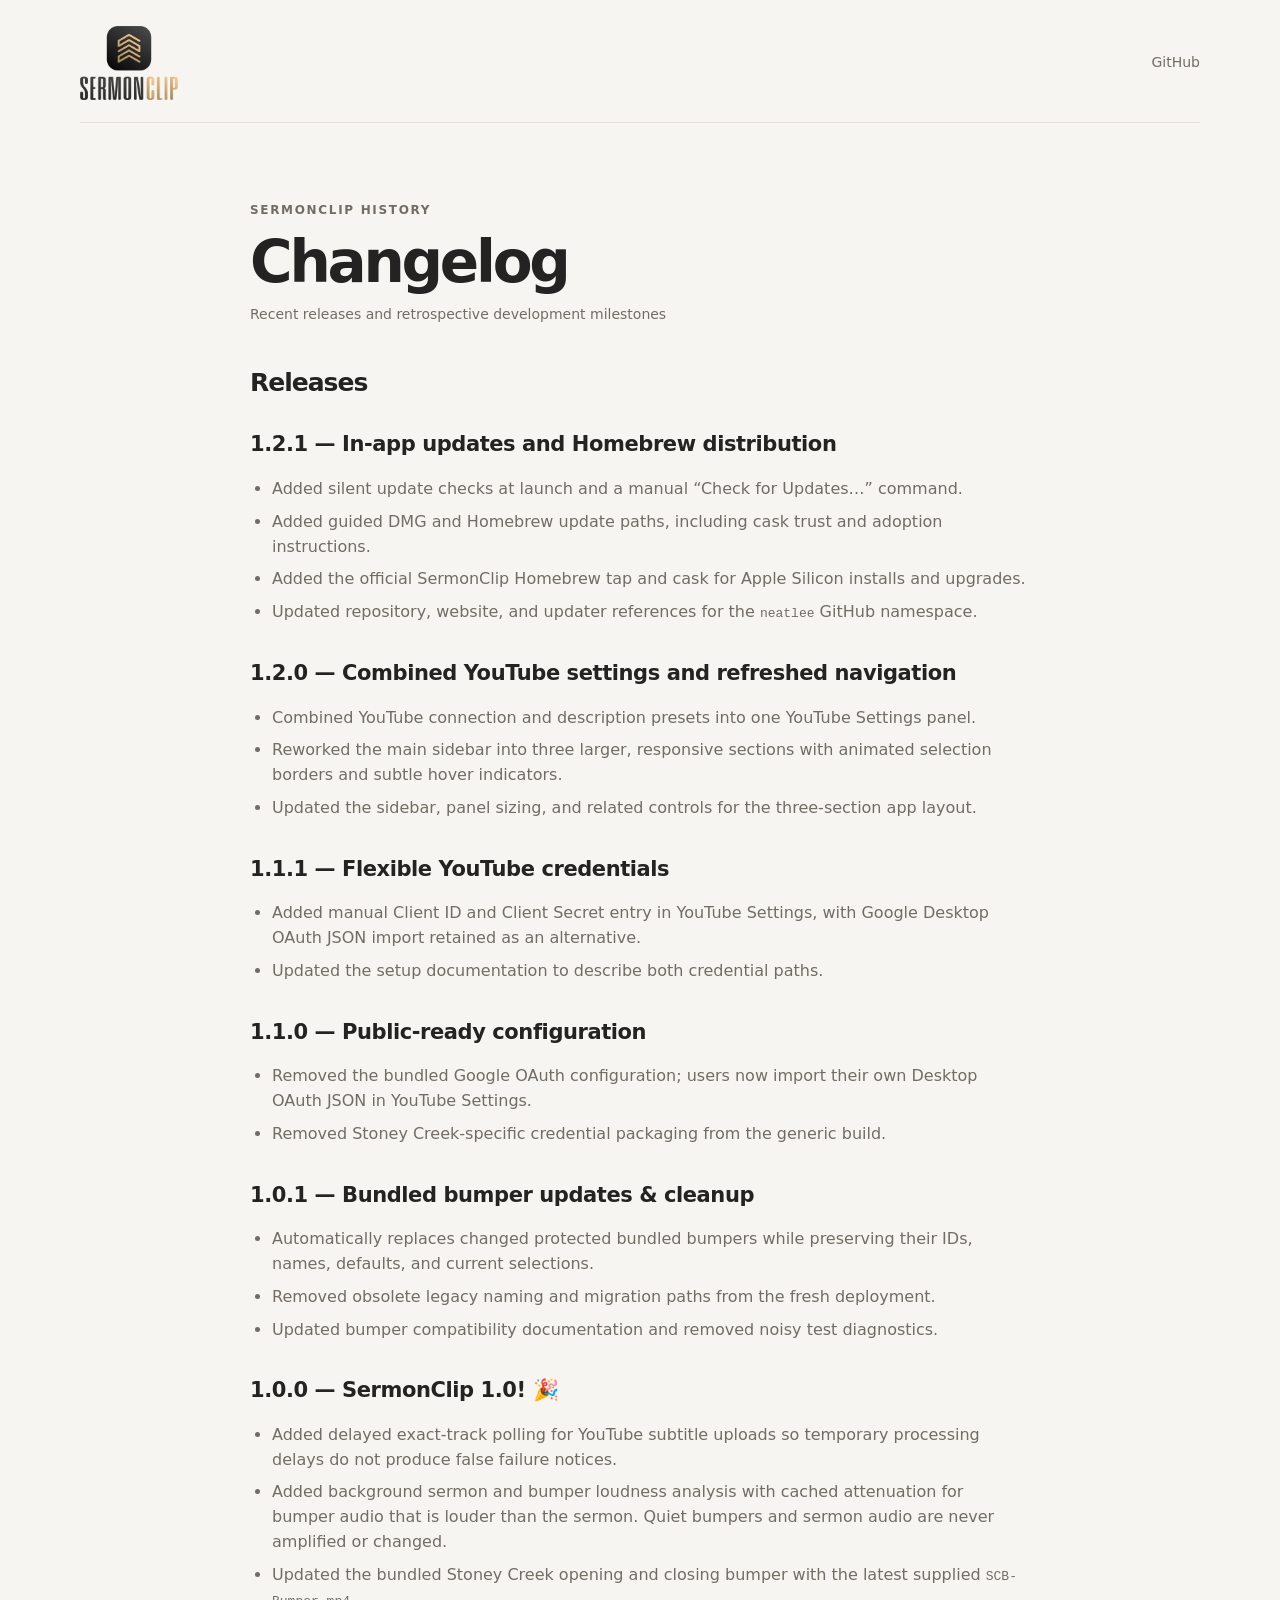
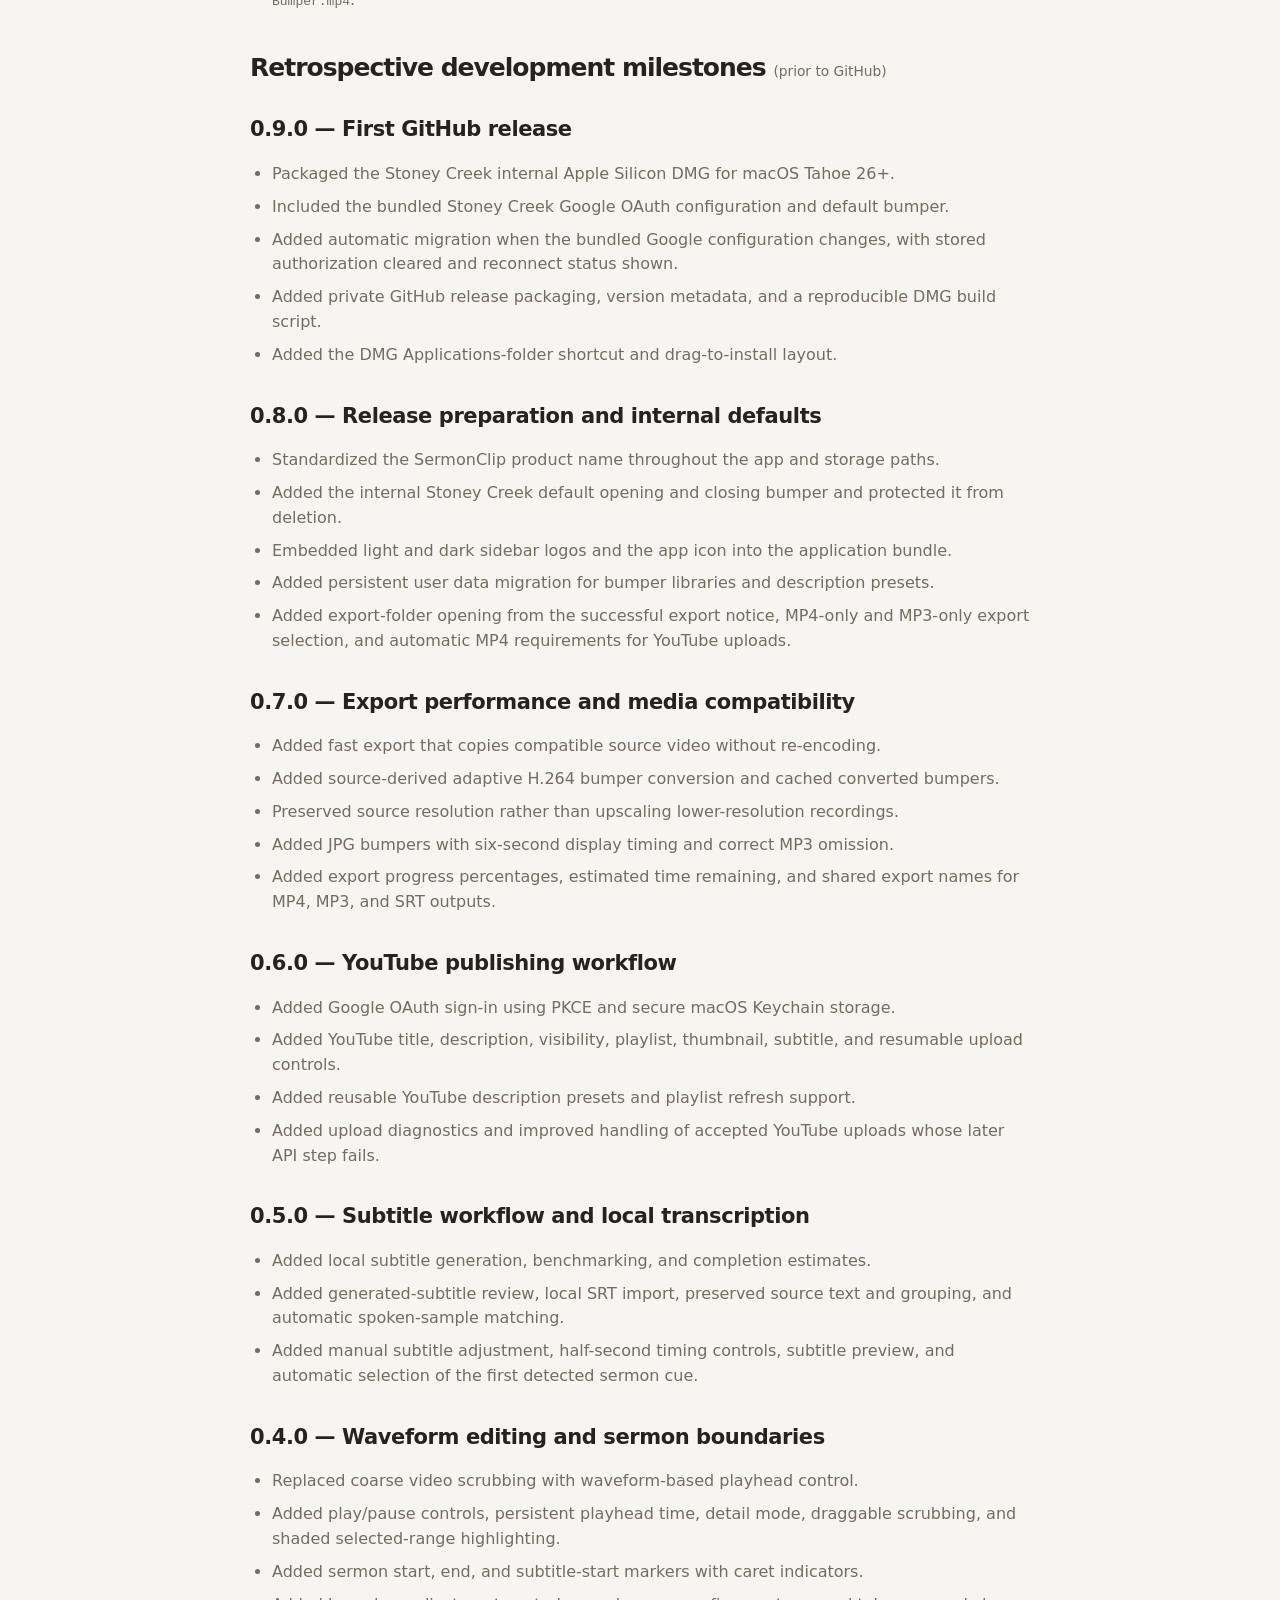
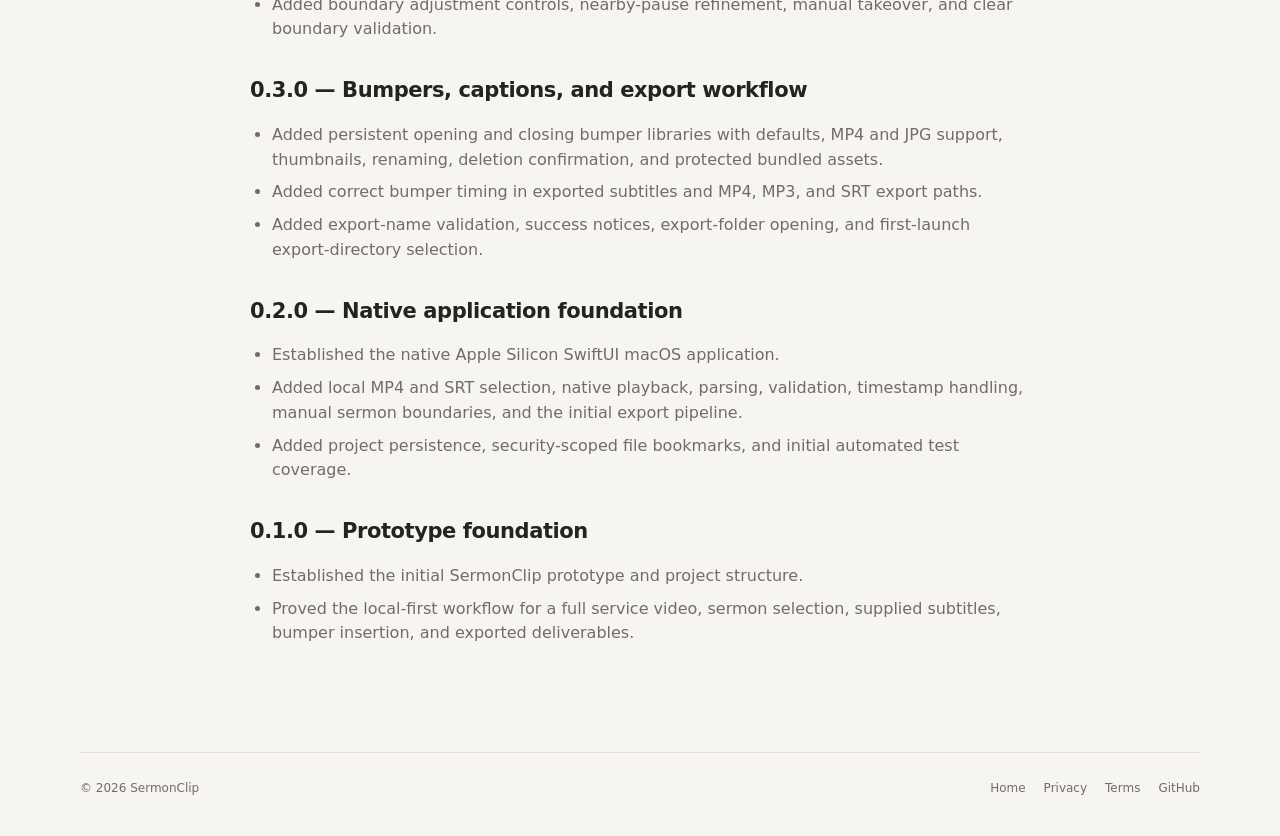
==== commit 9f70996b: "Simplify website navigation and YouTube guide" ====
--- a/changelog/index.html
+++ b/changelog/index.html
@@ -14,7 +14,7 @@
   </script>
 </head>
 <body>
-  <header class="site-header"><a class="brand" href="../" aria-label="SermonClip home"><picture class="brand-mark"><source media="(prefers-color-scheme: dark)" srcset="../site-assets/SermonClip-Darkmode-Logo.png"><img src="../site-assets/SermonClip-Lightmode-Logo.png" alt="SermonClip"></picture></a><nav aria-label="Primary navigation"><a href="../#features">Features</a><a href="../#download">Download</a><a href="https://github.com/neatlee/SermonClip">GitHub</a></nav></header>
+  <header class="site-header"><a class="brand" href="../" aria-label="SermonClip home"><picture class="brand-mark"><source media="(prefers-color-scheme: dark)" srcset="../site-assets/SermonClip-Darkmode-Logo.png"><img src="../site-assets/SermonClip-Lightmode-Logo.png" alt="SermonClip"></picture></a><nav aria-label="Primary navigation"><a href="https://github.com/neatlee/SermonClip">GitHub</a></nav></header>
   <main class="legal-page changelog-page"><p class="eyebrow">SermonClip history</p><h1>Changelog</h1><p class="legal-date">Recent releases and retrospective development milestones</p>
     <h2>Releases</h2>
     <h3>1.2.1 — In-app updates and Homebrew distribution</h3><ul><li>Added silent update checks at launch and a manual “Check for Updates…” command.</li><li>Added guided DMG and Homebrew update paths, including cask trust and adoption instructions.</li><li>Added the official SermonClip Homebrew tap and cask for Apple Silicon installs and upgrades.</li><li>Updated repository, website, and updater references for the <code>neatlee</code> GitHub namespace.</li></ul>
--- a/site.css
+++ b/site.css
@@ -30,8 +30,8 @@
 nav a, .text-link, .footer-links a { text-decoration:none; transition:color .25s ease; }
 nav a:hover, .text-link:hover, .footer-links a:hover { color:var(--text); }
 .hero { display:grid; grid-template-columns:1.08fr .92fr; gap:76px; align-items:center; padding:94px 0 110px; }
-.hero-copy { animation:fade-up .7s cubic-bezier(.22,.8,.32,1) both; }
-.hero-card { animation:fade-up .8s .12s cubic-bezier(.22,.8,.32,1) both; }
+.hero-copy { min-width:0; animation:fade-up .7s cubic-bezier(.22,.8,.32,1) both; }
+.hero-card { min-width:0; animation:fade-up .8s .12s cubic-bezier(.22,.8,.32,1) both; }
 .eyebrow { margin:0 0 13px; color:var(--accent); font-size:12px; font-weight:750; letter-spacing:.14em; text-transform:uppercase; }
 h1,h2,h3,p { margin-top:0; }
 h1 { max-width:690px; margin-bottom:22px; font-size:clamp(42px,6vw,72px); line-height:1.02; letter-spacing:-.055em; }
@@ -44,8 +44,10 @@
 .button-primary { background:var(--primary); border-color:var(--primary-border); color:#000; }
 .button-secondary { background:var(--secondary); border-color:var(--secondary-border); color:#000; }
 .microcopy { margin:14px 0 0; color:var(--muted); font-size:12px; }
+.homebrew-install { position:relative; max-width:620px; margin-top:22px; }.install-heading { margin-bottom:7px; color:var(--muted); font-size:12px; font-weight:750; letter-spacing:.08em; text-transform:uppercase; }.copy-command { position:absolute; top:36px; right:10px; z-index:1; padding:4px 9px; border:1px solid var(--line); border-radius:6px; background:var(--surface); color:var(--text); cursor:pointer; font:inherit; font-size:10px; letter-spacing:.08em; text-transform:uppercase; transition:color .25s ease, border-color .25s ease, background .25s ease; }.copy-command:hover { border-color:var(--primary-border); background:var(--primary); }.homebrew-install pre { overflow:auto; margin:0; padding:13px 108px 13px 15px; border:1px solid var(--line); border-radius:10px; background:var(--surface); color:var(--text); font:12px/1.55 ui-monospace,SFMono-Regular,Menlo,monospace; }.homebrew-install code { white-space:pre; }
 .hero-card { overflow:hidden; border:1px solid var(--line); border-radius:20px; background:var(--surface); box-shadow:var(--shadow); transition:transform .35s ease, box-shadow .35s ease; }
 .hero-card:hover { transform:translateY(-5px); box-shadow:0 30px 80px rgba(59,47,29,.14); }
+.hero-screenshot { display:block; width:100%; height:auto; }
 .window-chrome { display:flex; align-items:center; gap:7px; padding:16px 18px; border-bottom:1px solid var(--line); color:var(--muted); font-size:13px; }
 .window-chrome span { width:9px; height:9px; border-radius:50%; background:#d8d2c8; }.window-chrome span:first-child { background:#d99b87; }.window-chrome span:nth-child(2) { background:#e3c180; }.window-chrome span:nth-child(3) { background:#a6ba8d; }.window-chrome b { margin-left:10px; font-weight:650; }
 .workflow { padding:20px 18px 12px; }.workflow-row { display:grid; grid-template-columns:34px 1fr auto; align-items:center; gap:10px; padding:17px 13px; border-bottom:1px solid var(--line); color:var(--muted); }.workflow-row strong { color:var(--accent); font-size:12px; }.workflow-row em { padding:4px 8px; border-radius:7px; background:var(--surface-soft); font-size:11px; font-style:normal; letter-spacing:.08em; text-transform:uppercase; }.workflow-row.active { margin-inline:-1px; border:1px solid var(--primary-border); border-radius:10px; background:var(--secondary); color:var(--text); }.workflow-row.active em { background:var(--primary); color:#000; }
@@ -89,9 +91,10 @@
 .lightbox-next { right:12px; }
 @media (max-width:560px) { .lightbox { padding:0 50px; }.lightbox-nav { width:30px; height:46px; }.lightbox-prev { left:0; }.lightbox-next { right:0; } }
 .split-section { display:grid; grid-template-columns:1fr 1fr; gap:80px; padding:88px 0; border-top:1px solid var(--line); animation:fade-up .7s .08s cubic-bezier(.22,.8,.32,1) both; }.split-copy { max-width:500px; padding-top:8px; }.text-link { display:inline-flex; gap:8px; color:var(--text); font-weight:700; }.text-link span { transition:transform .2s ease; }.text-link:hover span { transform:translate(3px,-3px); }
-.download-panel { display:flex; align-items:center; justify-content:space-between; gap:30px; margin:0 0 80px; padding:33px 36px; border:1px solid var(--primary-border); border-radius:18px; background:var(--secondary); color:#242321; animation:fade-up .7s .14s cubic-bezier(.22,.8,.32,1) both; }.download-panel h2 { margin-bottom:8px; }.download-panel .eyebrow { color:var(--accent); }.download-panel p { margin-bottom:0; color:#716d65; }
+.download-panel { margin:0 0 80px; padding:33px 36px; border:1px solid var(--primary-border); border-radius:18px; background:var(--secondary); color:#242321; animation:fade-up .7s .14s cubic-bezier(.22,.8,.32,1) both; }.download-panel-row { display:flex; align-items:center; justify-content:space-between; gap:30px; }.download-panel-copy { flex:1; min-width:0; }.download-panel h2 { margin-bottom:8px; }.download-panel .eyebrow { color:var(--accent); }.download-panel p { margin-bottom:0; color:#716d65; }.download-panel .homebrew-install { max-width:620px; }.download-panel .install-heading { color:#716d65; }.download-panel .button-secondary { background:#242321; border-color:#242321; color:var(--secondary); }.download-actions { display:flex; flex-wrap:wrap; justify-content:flex-end; gap:10px; flex-shrink:0; }
 .site-footer { display:flex; justify-content:space-between; gap:20px; padding:26px 0 38px; border-top:1px solid var(--line); color:var(--muted); font-size:12px; }.footer-links { display:flex; gap:18px; }
 .legal-page { max-width:780px; padding:78px 0 90px; }.legal-page h1 { margin-bottom:12px; font-size:clamp(38px,5vw,58px); }.legal-date { margin-bottom:44px; color:var(--muted); font-size:14px; }.legal-page h2 { margin:42px 0 13px; font-size:25px; }.legal-page p, .legal-page li { color:var(--muted); }.legal-page ul { padding-left:22px; }.legal-page li + li { margin-top:8px; }.legal-page a { color:var(--text); font-weight:650; }
+.setup-page pre { overflow:auto; margin:14px 0 0; padding:14px 16px; border:1px solid var(--line); border-radius:10px; background:var(--surface); color:var(--text); font:12px/1.55 ui-monospace,SFMono-Regular,Menlo,monospace; }
 .changelog-page h3 { margin:32px 0 11px; font-size:21px; }
 .muted-parenthetical { color:var(--muted); font-size:.55em; font-weight:500; letter-spacing:0; }
 .js .reveal { opacity:0; transform:translateY(24px); animation:none !important; transition:opacity .7s cubic-bezier(.22,.8,.32,1), transform .7s cubic-bezier(.22,.8,.32,1); }
@@ -100,5 +103,6 @@
 @keyframes fade-up { from { opacity:0; transform:translateY(12px); } to { opacity:1; transform:translateY(0); } }
 @keyframes progress-shimmer { 0%,100% { background-position:100% 0; } 50% { background-position:0 0; } }
 @media (prefers-reduced-motion: reduce) { *, *::before, *::after { animation-duration:.01ms !important; animation-iteration-count:1 !important; scroll-behavior:auto !important; transition-duration:.01ms !important; } }
-@media (max-width:800px) { .hero { grid-template-columns:1fr; gap:42px; padding:64px 0 76px; }.screen-grid,.split-section { grid-template-columns:1fr; }.screen-card-link { flex-direction:column; align-items:stretch; gap:8px; }.screen-card-image { flex-basis:auto; max-width:100%; }.screen-card:nth-child(even) .screen-card-image,.screen-card:nth-child(even) .screen-caption { order:initial; }.section-heading { display:block; }.section-heading h2 { margin-top:10px; text-align:left; }.process-list::before { left:18px; }.process-step,.process-step:nth-child(even) { width:100%; margin-left:0; }.split-section { gap:18px; }.download-panel { display:block; }.download-panel .button { margin-top:20px; } }
-@media (max-width:560px) { .site-header, main, .site-footer { width:min(100% - 32px, 1120px); }.site-header { align-items:flex-start; gap:18px; }.brand { width:137px; } nav { flex-wrap:wrap; justify-content:flex-end; gap:10px 14px; font-size:12px; }.hero { padding-top:48px; }.lede { font-size:17px; }.feature-card { min-height:0; }.feature-number { margin-bottom:28px; }.site-footer { display:block; }.footer-links { margin-top:13px; flex-wrap:wrap; } }
+@media (max-width:800px) { .hero { grid-template-columns:1fr; gap:42px; padding:64px 0 76px; }.screen-grid,.split-section { grid-template-columns:1fr; }.screen-card-link { flex-direction:column; align-items:stretch; gap:8px; }.screen-card-image { flex-basis:auto; max-width:100%; }.screen-card:nth-child(even) .screen-card-image,.screen-card:nth-child(even) .screen-caption { order:initial; }.section-heading { display:block; }.section-heading h2 { margin-top:10px; text-align:left; }.process-list::before { left:18px; }.process-step,.process-step:nth-child(even) { width:100%; margin-left:0; }.split-section { gap:18px; }.download-panel-row { display:block; }.download-actions { justify-content:flex-start; margin-top:20px; } }
+@media (max-width:800px) { .screen-card-link { cursor:default; } }
+@media (max-width:560px) { .site-header, main, .site-footer { width:min(100% - 32px, 1120px); }.site-header { align-items:center; gap:18px; }.brand { width:137px; } nav { flex-wrap:wrap; justify-content:flex-end; gap:10px 14px; font-size:12px; }.hero { padding-top:48px; }.lede { font-size:17px; }.feature-card { min-height:0; }.feature-number { margin-bottom:28px; }.site-footer { display:block; }.footer-links { margin-top:13px; flex-wrap:wrap; } }
